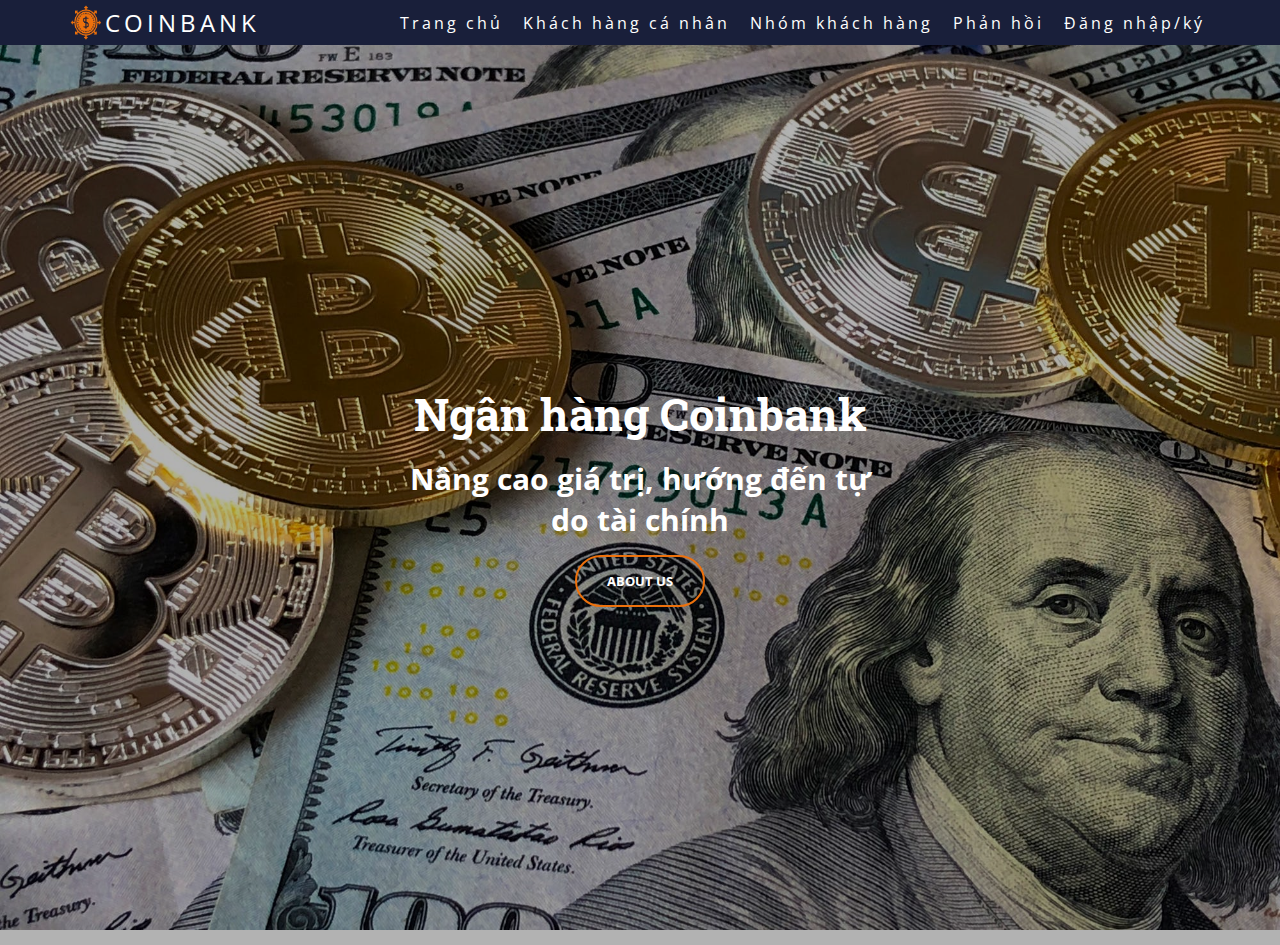
==== index.html @ 79f690df "First edit" ====
<!DOCTYPE html>
<html lang="en">
<head>
    <meta charset="UTF-8">
    <meta http-equiv="X-UA-Compatible" content="IE=edge">
    <meta http-equiv="refresh" content="1800">
    <meta name="description" content="Ngân hàng Coinbank">
    <meta name="keyword" content="Coinbank, coinbank, banking, coin, banking online">
    <meta name="viewport" content="width=device-width, initial-scale=1.0">
    <meta name="author" content="TDMT and LCTT">
    <link href="Logo/Icon_Logo.png" rel="shortcut icon" />
    <link rel="stylesheet" href="main.css">
    <link rel="stylesheet" href="https://cdnjs.cloudflare.com/ajax/libs/font-awesome/6.1.1/css/all.min.css">
    <script src="https://code.jquery.com/jquery-3.6.0.js"
    integrity="sha256-H+K7U5CnXl1h5ywQfKtSj8PCmoN9aaq30gDh27Xc0jk="
    crossorigin="anonymous"></script>
    <title>Coinbank</title>
</head>
<body>
    <script>
        $(document).ready(function(){
            $('#toggle').click(function(){
                $('.nav-list').slideToggle();
            });
        })
    </script>
    <header id="top">
        <nav id="header">
            <div class="logo">
                <img class="iconlogo" src="Logo/Icon_Logo.png" alt="Logo">
                <a class="logo" href="#">Coinbank </a>
            </div>
            <div id="toggle">
                <i class="fa-solid fa-bars"></i>
            </div>
            <ul class="nav-list">
                <li><a href="">Trang chủ</a></li>
                <li><a href="">Khách hàng cá nhân</a></li>
                <li><a href="">Nhóm khách hàng</a></li>
                <li><a href="">Phản hồi</a></li>
                <li><a href="">Đăng nhập/ký</a></li>
            </ul>
        </nav>
    </header>
    <section class="big-image">
        <div class="big-image-content">
            <h2>
                Ngân hàng Coinbank
            </h2>
            <p>
                Nâng cao giá trị, hướng đến tự do tài chính
            </p>
            <button class="big-image-content-btn btn">
                ABOUT US 
            </button>
        </div>
    </section>
    <section class="about">
        <div class="container">
            <div class="row">
                <div class="section-title">

                </div>
            </div>
            <div class="">

            </div>
        </div>
    </section>
</body>
</html>
---- main.css ----
@import url('https://fonts.googleapis.com/css2?family=Open+Sans&display=swap');
@import url('https://fonts.googleapis.com/css2?family=Open+Sans&family=Roboto+Slab:wght@600&display=swap');
:root{
    --main-color:#191F3A;
    --sub-color:#ed710c; 
    --text-color:#fff;
}
*{
    margin: 0;
    padding: 0;
    outline: none;
    box-sizing:border-box;
}
.btn{
    background-color: transparent;
    padding: 15px 30px;
    border: 2px solid var(--sub-color);
    border-radius: 50px;
    color:var(--text-color);
    cursor: pointer;
    transition: all 0.3 ease;
    font-family: 'Open Sans', sans-serif;
    font-weight:bold;
}
.btn:hover{
    background-color:var(--main-color);
}
ul{
    list-style: none;

}
a{
    text-decoration: none;
    color: var(--text-color);
    margin:auto;
    display: block;
}
main{
    height: 92vh;
}
.logo{
    font-size:24px;
    text-transform: uppercase;
    letter-spacing: 4px;
}
.logo > img {
  max-width: 100%;
  max-height: 100%;

}
nav#header{
    display: flex;
    justify-content: space-around;
    font-family: 'Open Sans', sans-serif;
    background: var(--main-color);
    height: auto;
   
}
.nav-list {
    list-style: none;
    display: flex;
}

.nav-list li{
    padding: 0;
    margin: 0;
}
.nav-list li a{
    letter-spacing: 3px;
    margin-left: 32px;
    text-align: center;
    padding: 11.5px 10px;
    margin: auto;
    
}
.nav-list li:hover a{
    background: var(--sub-color);
    transition: all 0.3s;
    width: auto;
}

#toggle{
    display: none;
    background: var(--sub-color);
    color: var(--text-color);
    text-align: right;
    padding: 10px 10px;
    font-size: 20px;
    cursor: pointer;
}
@media screen and (max-width: 768px){
    nav#header{
        flex-direction: column;
    }
    #toggle{
        display: block;
    }
    .nav-list{
        display: none;
    }
}
.logo{
    display:flex;
}
.iconlogo{
    width: 40px;
}
.big-image{
    display: flex;
    justify-content: center;
    align-items: center;
    width: 100vw;
    height: 100vh;
    position: relative;
    overflow: hidden;
}
.big-image::before{
    content:"";
    display:block;
    position:absolute;
    width: 100%;
    height: 100%;
    background-image: url(Picture/Dongtien.jpeg);
    background-position: center;
    background-repeat: no-repeat;
    background-attachment: fixed;
    background-size: cover;
    z-index: -2;
    animation: Inout 5s infinite;
}
@keyframes Inout{
    0%,100%{
        transform: scale(1);
    }
    50%{
        transform: scale(1.1);
    }
}
.big-image::after{
    content:"";
    display:block;
    position:absolute;
    width: 100%;
    height: 100%;
    background-color:black;
    opacity: 0.3;
    z-index: -2;

}
.big-image .big-image-content{
    text-align: center;
    max-width: 500px;
}
.big-image .big-image-content h2{
    font-size: 45px;
    color: var(--text-color);
    font-family: 'Roboto Slab', serif;
    
}
.big-image .big-image-content p{
    font-size: 30px;
    color: var(--text-color);
    font-weight:bold;
    margin: 15px 0;
    font-family: 'Open Sans', sans-serif;
}
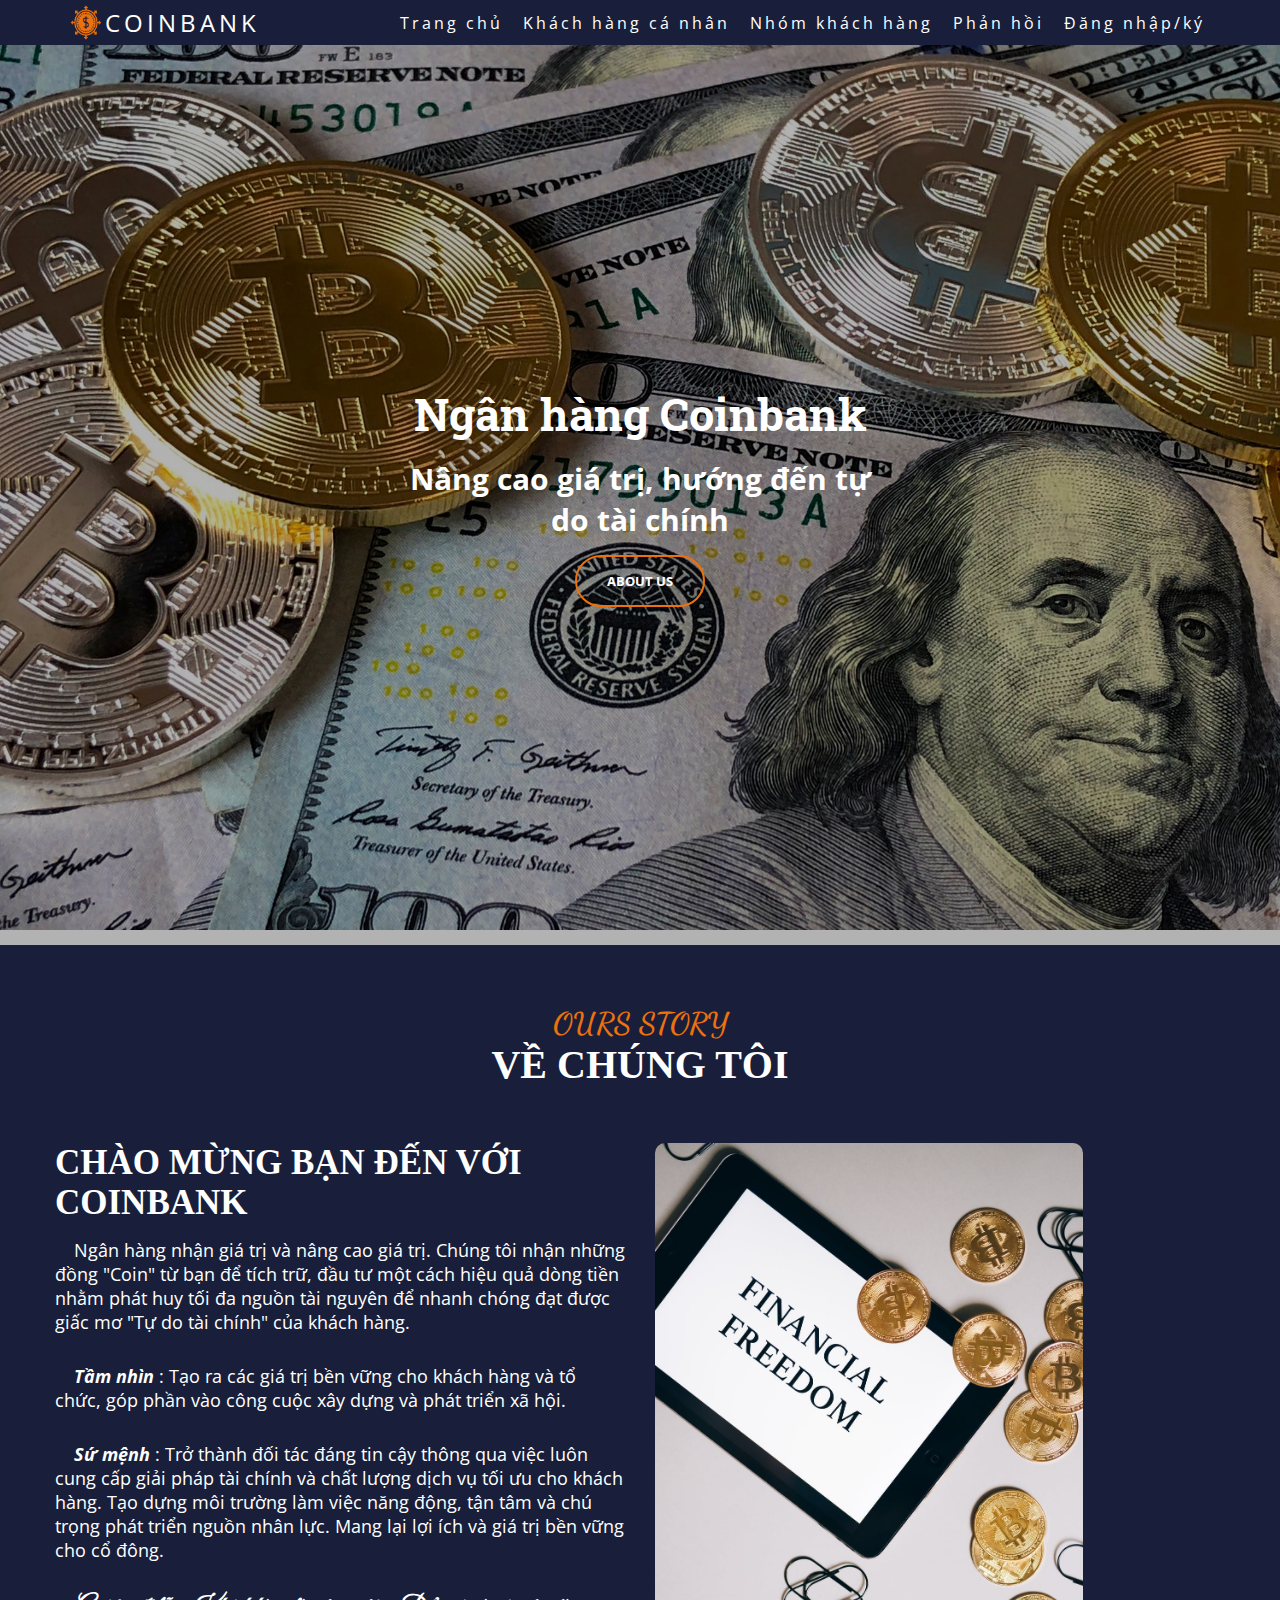
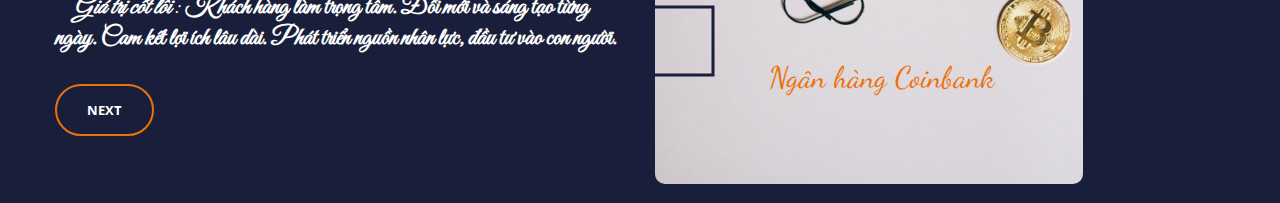
==== commit c14c1a8e: "second edit by TDMT" ====
--- a/index.html
+++ b/index.html
@@ -34,11 +34,11 @@
                 <i class="fa-solid fa-bars"></i>
             </div>
             <ul class="nav-list">
-                <li><a href="">Trang chủ</a></li>
-                <li><a href="">Khách hàng cá nhân</a></li>
-                <li><a href="">Nhóm khách hàng</a></li>
-                <li><a href="">Phản hồi</a></li>
-                <li><a href="">Đăng nhập/ký</a></li>
+                <li><a href="#">Trang chủ</a></li>
+                <li><a href="#">Khách hàng cá nhân</a></li>
+                <li><a href="#">Nhóm khách hàng</a></li>
+                <li><a href="#">Phản hồi</a></li>
+                <li><a href="#">Đăng nhập/ký</a></li>
             </ul>
         </nav>
     </header>
@@ -55,17 +55,32 @@
             </button>
         </div>
     </section>
-    <section class="about">
+    <section class="about .section-pading">
         <div class="container">
             <div class="row">
                 <div class="section-title">
-
+                    <h2 data-title="Ours story">Về chúng tôi</h2>
                 </div>
             </div>
-            <div class="">
-
+            <div class="row">
+               
+                    <div class="about-item">
+                        <h2>CHÀO MỪNG BẠN ĐẾN VỚI COINBANK</h2>
+                        <P>Ngân hàng nhận giá trị và nâng cao giá trị. Chúng tôi nhận những đồng "Coin" từ bạn để tích trữ, đầu tư một cách hiệu quả dòng tiền nhằm phát huy tối đa nguồn tài nguyên để nhanh chóng đạt được giấc mơ "Tự do tài chính" của khách hàng.</P>
+                        <p> <strong><em>Tầm nhìn</em></strong> : Tạo ra các giá trị bền vững cho khách hàng và tổ chức, góp phần vào công cuộc xây dựng và phát triển xã hội.</p>
+                        <p><strong><em>Sứ mệnh</em></strong> : Trở thành đối tác đáng tin cậy thông qua việc luôn cung cấp giải pháp tài chính và chất lượng dịch vụ tối ưu cho khách hàng. Tạo dựng môi trường làm việc năng động, tận tâm và chú trọng phát triển nguồn nhân lực. Mang lại lợi ích và giá trị bền vững cho cổ đông.</p>
+                        <p class="qt"><strong><em>Giá trị cốt lỗi</em></strong> : <strong>Khách hàng làm trọng tâm. Đổi mới và sáng tạo từng ngày. Cam kết lợi ích lâu dài. Phát triển nguồn nhân lực, đầu tư vào con người.</strong> </p>
+                        <button class="btn">NEXT</button>
+                    </div>
+                    <div class="about-item">
+                        <div class="about-item-img">
+                            <span>Ngân hàng Coinbank</span>
+                            <img src="Picture/Tudotaichinh.jpeg" alt="Tự do tài chính">
+                        </div>
+                    </div>
             </div>
         </div>
     </section>
 </body>
+ <script  src="/myscript.js"></script>
 </html>--- a/main.css
+++ b/main.css
@@ -1,5 +1,7 @@
+@import url('https://fonts.googleapis.com/css2?family=Dancing+Script:wght@500&family=Great+Vibes&family=Open+Sans&family=Roboto+Slab:wght@600&display=swap');
 @import url('https://fonts.googleapis.com/css2?family=Open+Sans&display=swap');
 @import url('https://fonts.googleapis.com/css2?family=Open+Sans&family=Roboto+Slab:wght@600&display=swap');
+@import url('https://fonts.googleapis.com/css2?family=Dancing+Script:wght@500&family=Great+Vibes&family=Open+Sans&family=Roboto+Slab:wght@600&display=swap');
 :root{
     --main-color:#191F3A;
     --sub-color:#ed710c; 
@@ -25,6 +27,9 @@
 .btn:hover{
     background-color:var(--main-color);
 }
+button.btn:hover{
+    background-color:var(--sub-color);
+}
 ul{
     list-style: none;
 
@@ -105,14 +110,15 @@
 .iconlogo{
     width: 40px;
 }
-.big-image{
+section.big-image{
     display: flex;
     justify-content: center;
     align-items: center;
-    width: 100vw;
+    width: 100%;
     height: 100vh;
     position: relative;
     overflow: hidden;
+    box-sizing:border-box;
 }
 .big-image::before{
     content:"";
@@ -163,4 +169,105 @@
     font-weight:bold;
     margin: 15px 0;
     font-family: 'Open Sans', sans-serif;
+}
+.container{
+    margin: auto;
+    max-width: 1200px;
+}
+.row{
+    display: flex;
+    flex-wrap: wrap;
+}
+.section-pading{
+    padding: 80px 0;
+}
+
+
+
+
+.about{
+    background-color: var(--main-color);
+}
+.about .about-item h2{
+    color: var(--text-color);
+    font-size: 35px;
+}
+.about .about-item p{
+    font-size: 18px;
+    margin: 15px 0 30px;
+    color: var(--text-color);
+    text-indent: 0.5cm;
+    font-family: 'Open Sans', sans-serif;
+}
+.about .about-item img{
+    width: 75%;
+    border-radius: 10px;
+    
+}
+div.about-item p.qt{
+    font-family: 'Great Vibes', cursive;
+    font-size: 25px;
+}
+about-item-img img{
+    max-width: 500px;
+    height: auto;
+}
+.section-title{
+    width: 100%;
+    text-align: center;
+    margin-bottom: 30px;
+}
+.section-title h2{
+    font-size: 40px;
+    padding-top: 60px;
+    padding-bottom: 10px;
+    color: var(--text-color);
+    text-transform: uppercase;
+
+}
+.section-title h2::before{
+    content: attr(data-title);
+    display: block;
+    color: var(--sub-color);
+    font-size: 30px;
+    font-family: 'Dancing Script', cursive;
+}
+.about-item{
+    width: calc(100%/2);
+    padding: 15px;
+}
+.about-item-img {
+    position: relative;
+}
+.about-item-img span{
+    position:absolute;
+    top: 80%;
+    left: 20%;
+    color: var(--sub-color);
+    font-family: 'Dancing Script';
+    font-weight: 300px;
+    font-size: 30px;
+}
+.about-item-img::before{
+    content: "";
+    display:block;
+    width: 65px;
+    height: 65px;
+    border: 3px solid var(--main-color);
+    position: absolute;
+    top: calc(85% - 50px);
+    left: calc(13% - 50px);
+    /* top: 75%;
+    left: 20%; */
+    transform: translate(-50%,-50%);
+    animation: xoayVong 5s infinite;
+}
+@keyframes xoayVong {
+    0% {
+        transform: rotate(0deg);
+
+    }
+    100%{
+        transform: rotate(360deg);
+    }
 }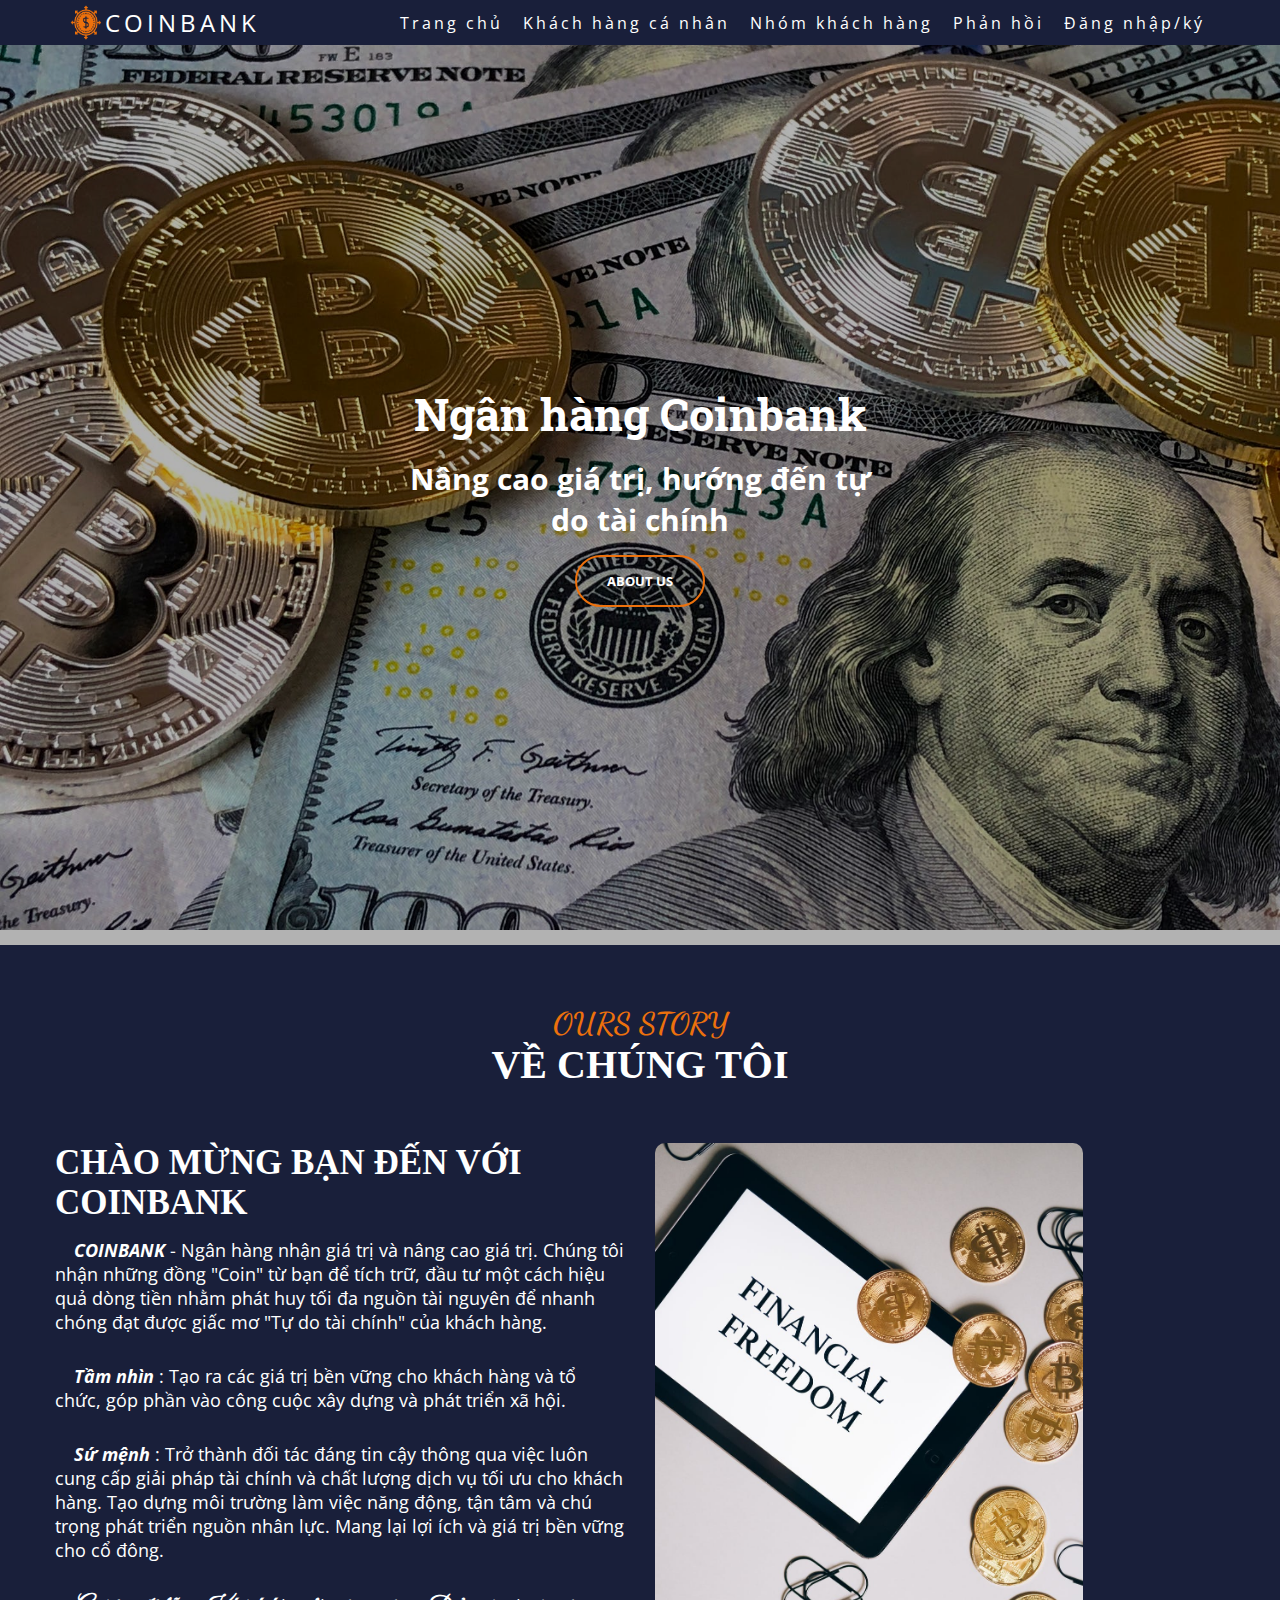
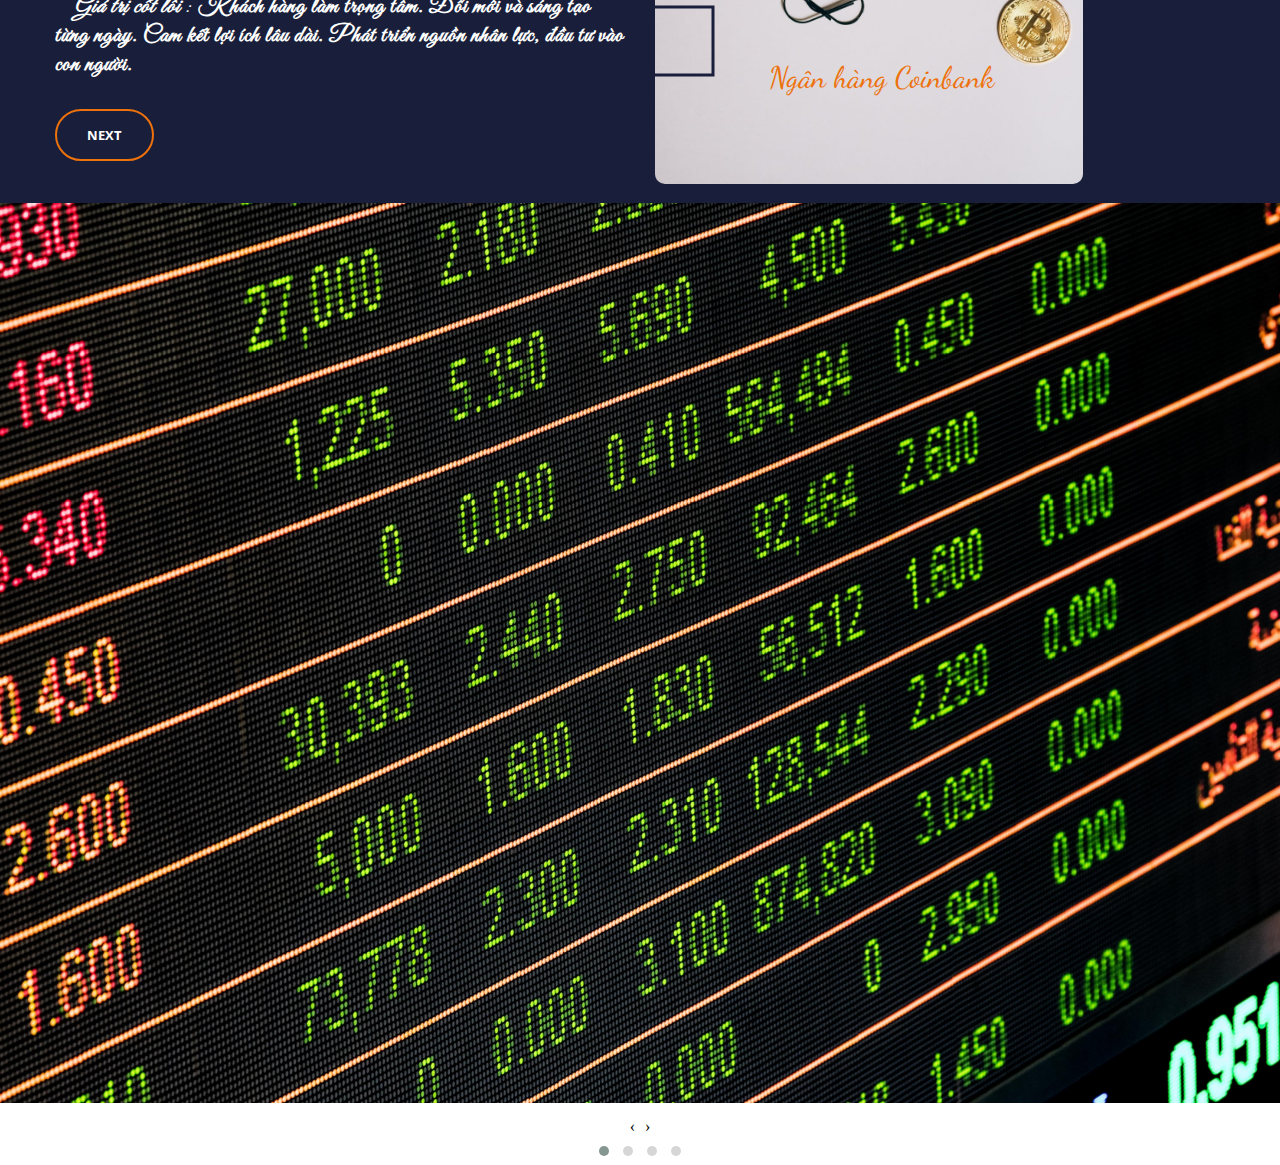
==== commit 85ff6529: "third edit by TDMT" ====
--- a/index.html
+++ b/index.html
@@ -14,6 +14,8 @@
     <script src="https://code.jquery.com/jquery-3.6.0.js"
     integrity="sha256-H+K7U5CnXl1h5ywQfKtSj8PCmoN9aaq30gDh27Xc0jk="
     crossorigin="anonymous"></script>
+    <link rel="stylesheet" href="/OwlCarousel2-2.3.4/dist/assets/owl.carousel.min.css">
+    <link rel="stylesheet" href="/OwlCarousel2-2.3.4/dist/assets/owl.theme.default.min.css">
     <title>Coinbank</title>
 </head>
 <body>
@@ -66,7 +68,7 @@
                
                     <div class="about-item">
                         <h2>CHÀO MỪNG BẠN ĐẾN VỚI COINBANK</h2>
-                        <P>Ngân hàng nhận giá trị và nâng cao giá trị. Chúng tôi nhận những đồng "Coin" từ bạn để tích trữ, đầu tư một cách hiệu quả dòng tiền nhằm phát huy tối đa nguồn tài nguyên để nhanh chóng đạt được giấc mơ "Tự do tài chính" của khách hàng.</P>
+                        <P><strong><em>COINBANK</em></strong> - Ngân hàng nhận giá trị và nâng cao giá trị. Chúng tôi nhận những đồng "Coin" từ bạn để tích trữ, đầu tư một cách hiệu quả dòng tiền nhằm phát huy tối đa nguồn tài nguyên để nhanh chóng đạt được giấc mơ "Tự do tài chính" của khách hàng.</P>
                         <p> <strong><em>Tầm nhìn</em></strong> : Tạo ra các giá trị bền vững cho khách hàng và tổ chức, góp phần vào công cuộc xây dựng và phát triển xã hội.</p>
                         <p><strong><em>Sứ mệnh</em></strong> : Trở thành đối tác đáng tin cậy thông qua việc luôn cung cấp giải pháp tài chính và chất lượng dịch vụ tối ưu cho khách hàng. Tạo dựng môi trường làm việc năng động, tận tâm và chú trọng phát triển nguồn nhân lực. Mang lại lợi ích và giá trị bền vững cho cổ đông.</p>
                         <p class="qt"><strong><em>Giá trị cốt lỗi</em></strong> : <strong>Khách hàng làm trọng tâm. Đổi mới và sáng tạo từng ngày. Cam kết lợi ích lâu dài. Phát triển nguồn nhân lực, đầu tư vào con người.</strong> </p>
@@ -81,6 +83,25 @@
             </div>
         </div>
     </section>
+    <section class="slider owl-carousel owl-theme">
+        <div class="slider-item slider-item-one">
+
+        </div>
+        <div class="slider-item slider-item-two">
+            
+        </div>
+        <div class="slider-item slider-item-three">
+            
+        </div>
+        <div class="slider-item slider-item-four">
+            
+        </div>
+
+
+    </section>
+    <script src="https://cdnjs.cloudflare.com/ajax/libs/jquery/3.6.0/jquery.min.js"></script> 
+    <script src="/OwlCarousel2-2.3.4/dist/owl.carousel.min.js"></script>
+    
 </body>
  <script  src="/myscript.js"></script>
 </html>--- a/main.css
+++ b/main.css
@@ -1,6 +1,7 @@
 @import url('https://fonts.googleapis.com/css2?family=Dancing+Script:wght@500&family=Great+Vibes&family=Open+Sans&family=Roboto+Slab:wght@600&display=swap');
 @import url('https://fonts.googleapis.com/css2?family=Open+Sans&display=swap');
 @import url('https://fonts.googleapis.com/css2?family=Open+Sans&family=Roboto+Slab:wght@600&display=swap');
+@import url('https://fonts.googleapis.com/css2?family=Dancing+Script:wght@500&family=Great+Vibes&family=Open+Sans&family=Roboto+Slab:wght@600&display=swap');
 @import url('https://fonts.googleapis.com/css2?family=Dancing+Script:wght@500&family=Great+Vibes&family=Open+Sans&family=Roboto+Slab:wght@600&display=swap');
 :root{
     --main-color:#191F3A;
@@ -206,7 +207,8 @@
 }
 div.about-item p.qt{
     font-family: 'Great Vibes', cursive;
-    font-size: 25px;
+    letter-spacing: 1px;
+    font-size: 23px;
 }
 about-item-img img{
     max-width: 500px;
@@ -270,4 +272,32 @@
     100%{
         transform: rotate(360deg);
     }
+}
+.slider-item{
+    width: 100vw;
+    height: 100vh;
+}
+.slider-item-one{
+    background-image: url(/Picture/Bangtigia.jpg);
+    background-position: center;
+    background-repeat: no-repeat;
+    background-size: cover;
+}
+.slider-item-two{
+    background-image: url(/Picture/dolar2.jpg);
+    background-position: center;
+    background-repeat: no-repeat;
+    background-size: cover;
+}
+.slider-item-three{
+    background-image: url(/Picture/Reditcard2.jpg);
+    background-position: center;
+    background-repeat: no-repeat;
+    background-size: cover;
+}
+.slider-item-four{
+    background-image: url(/Picture/Tiengiay.jpg);
+    background-position: center;
+    background-repeat: no-repeat;
+    background-size: cover;
 }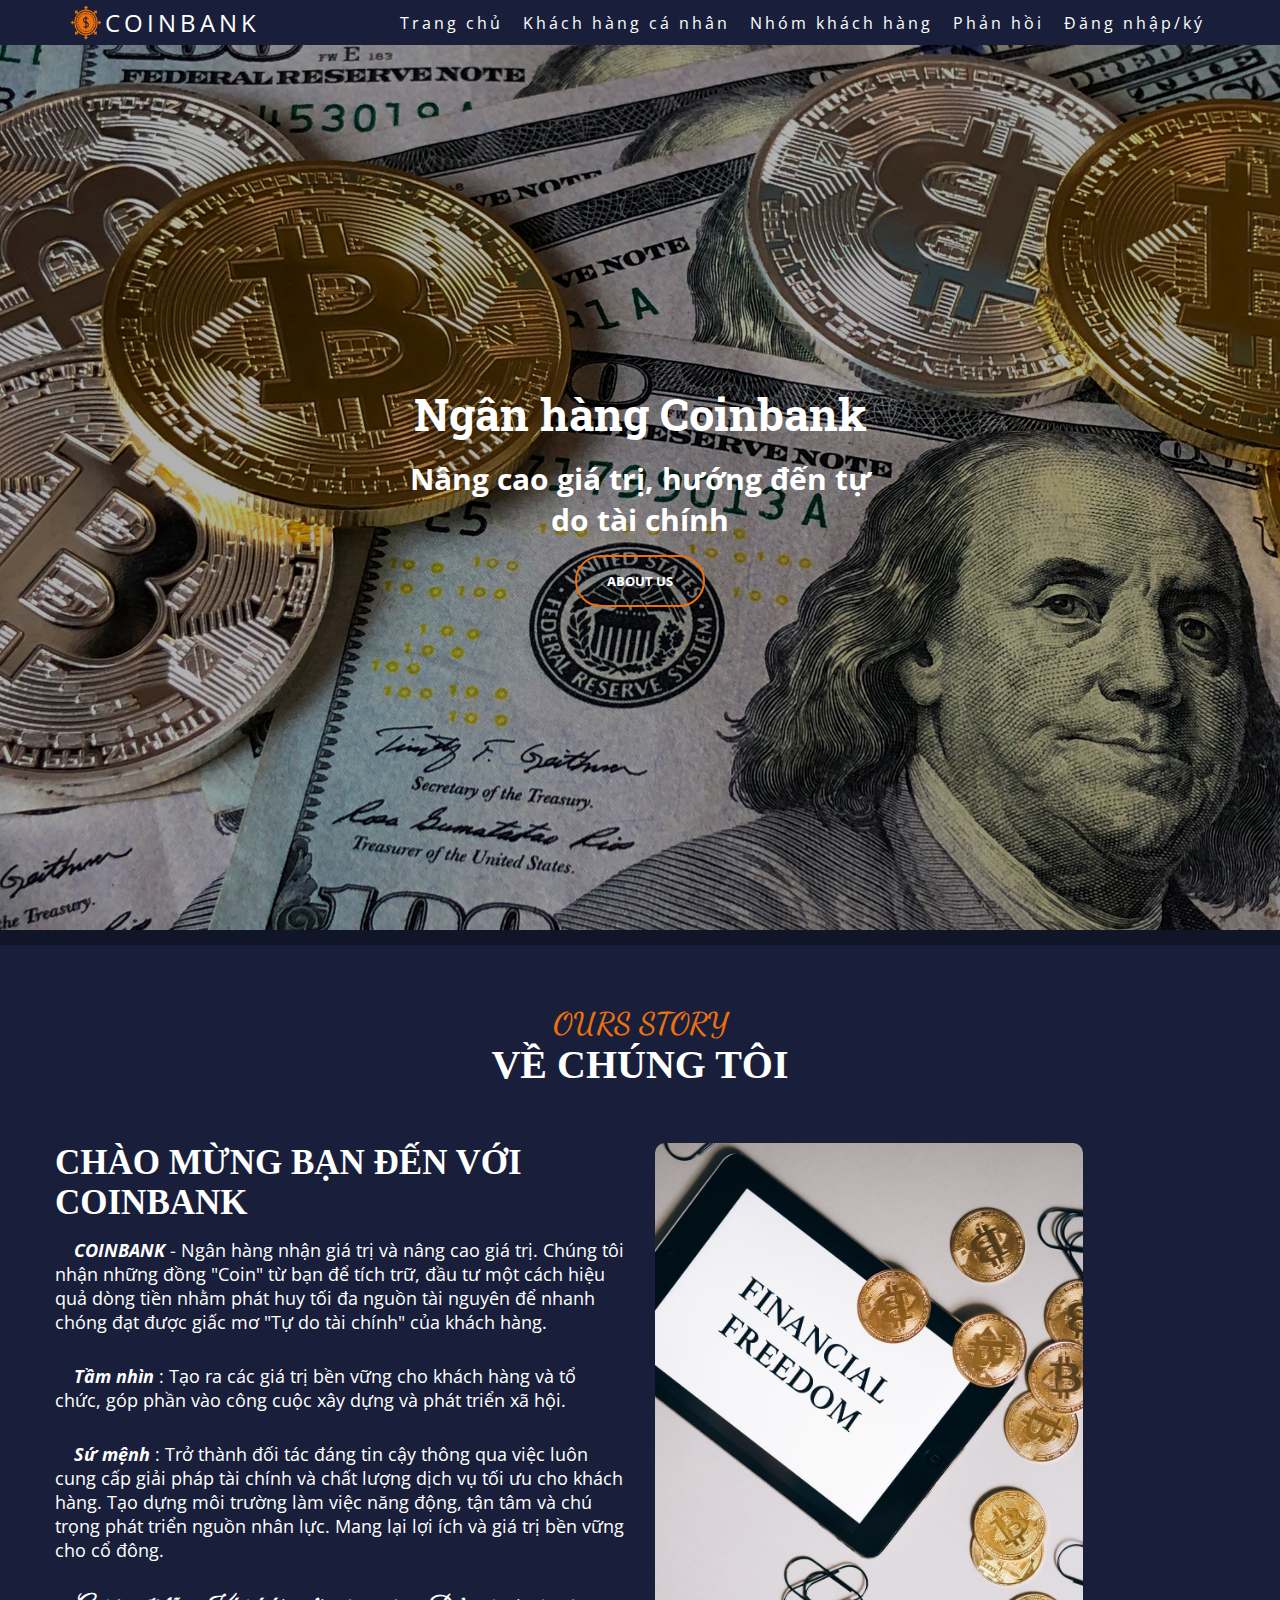
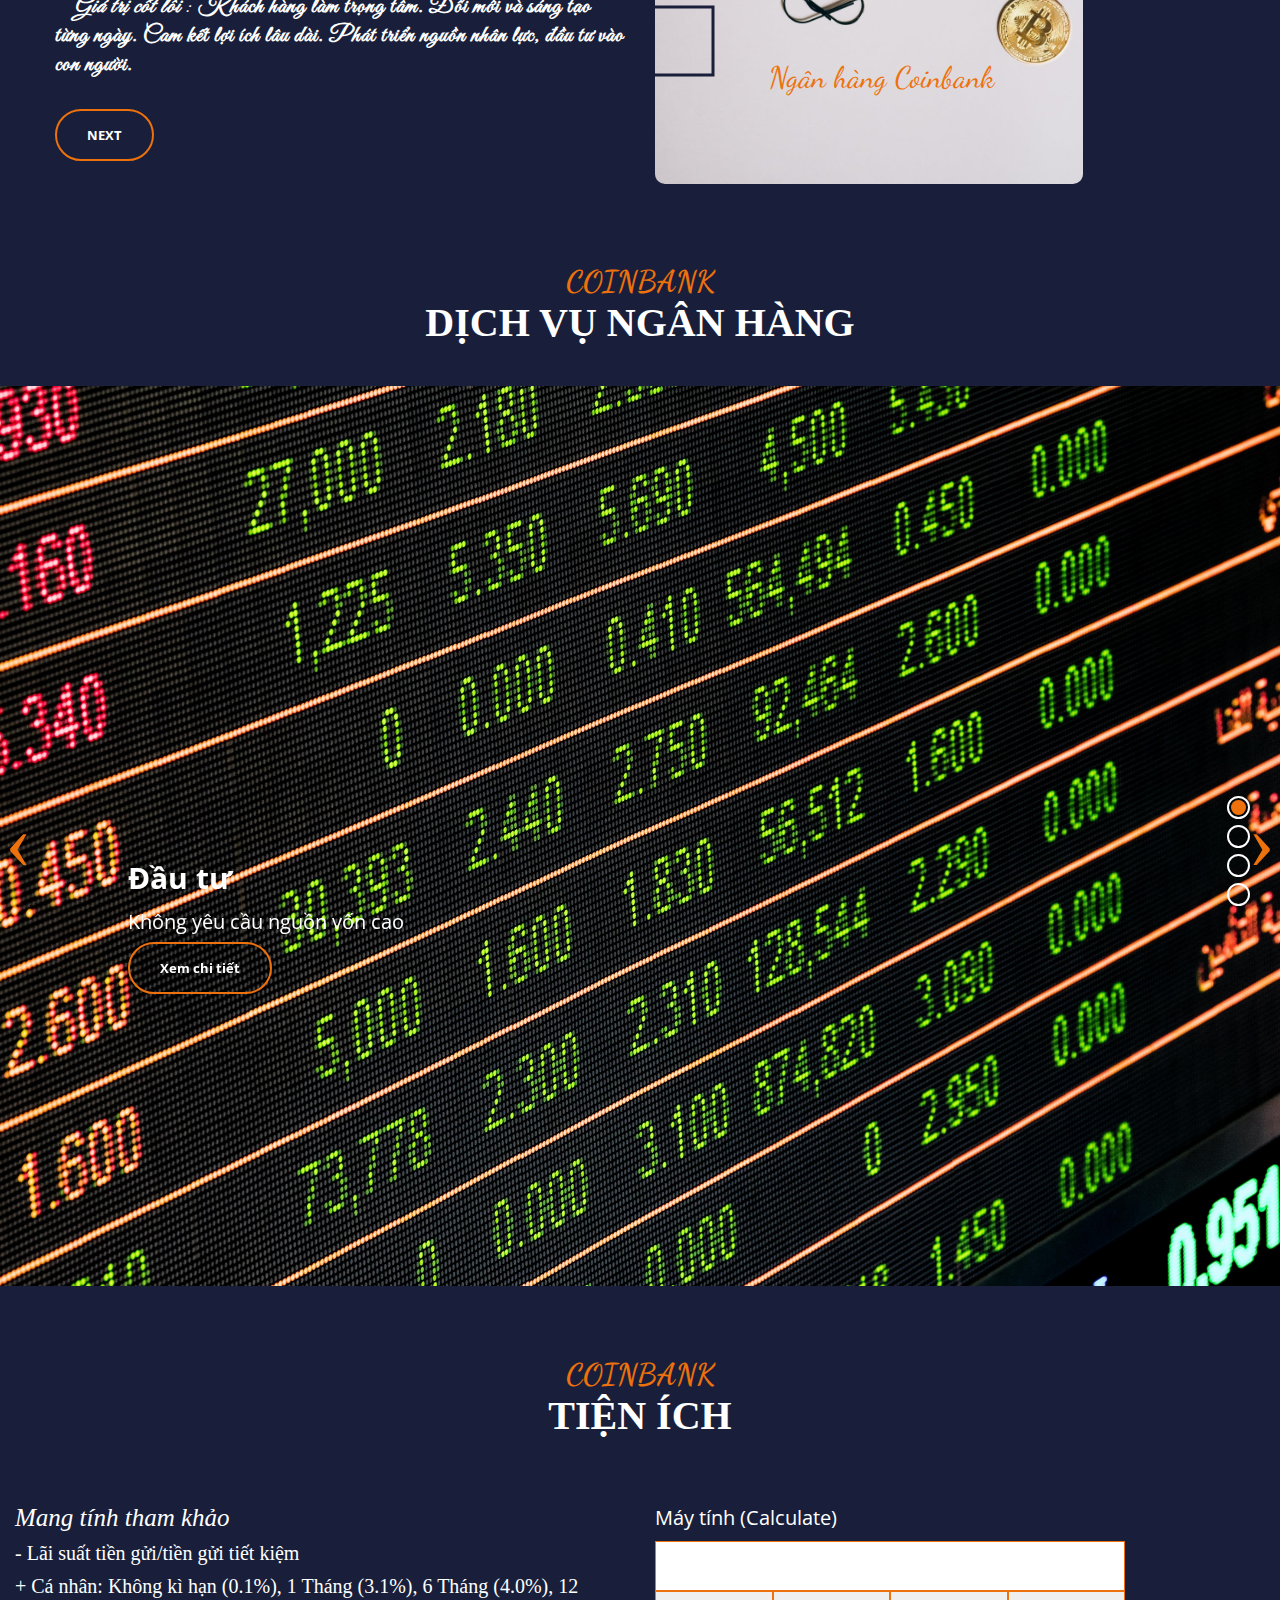
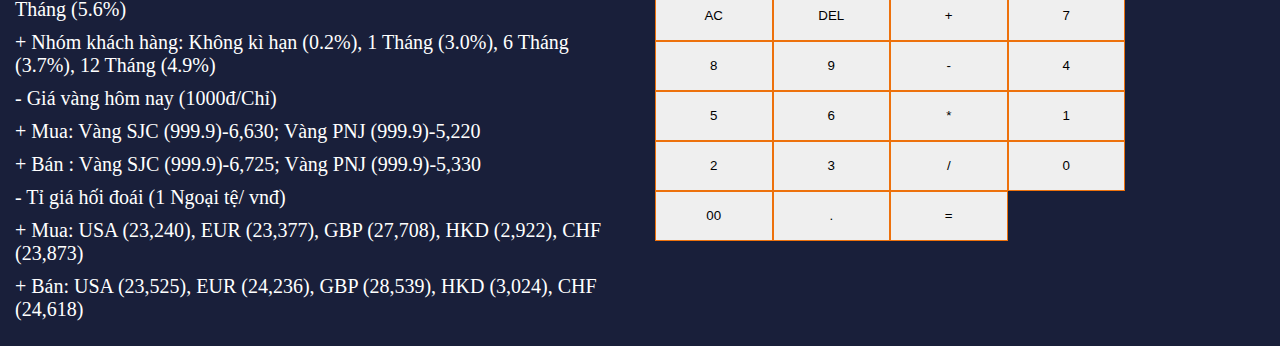
==== commit e3c917d2: "website builder" ====
--- a/index.html
+++ b/index.html
@@ -65,7 +65,6 @@
                 </div>
             </div>
             <div class="row">
-               
                     <div class="about-item">
                         <h2>CHÀO MỪNG BẠN ĐẾN VỚI COINBANK</h2>
                         <P><strong><em>COINBANK</em></strong> - Ngân hàng nhận giá trị và nâng cao giá trị. Chúng tôi nhận những đồng "Coin" từ bạn để tích trữ, đầu tư một cách hiệu quả dòng tiền nhằm phát huy tối đa nguồn tài nguyên để nhanh chóng đạt được giấc mơ "Tự do tài chính" của khách hàng.</P>
@@ -83,22 +82,92 @@
             </div>
         </div>
     </section>
-    <section class="slider owl-carousel owl-theme">
-        <div class="slider-item slider-item-one">
-
+    <section class="dichvu">
+        <div class="row two">
+            <div class="section-title">
+                <h2 data-title="COINBANK">Dịch vụ ngân hàng</h2>
+            </div>
         </div>
-        <div class="slider-item slider-item-two">
-            
+        <section class="slider owl-carousel owl-theme">
+            <div class="slider-item slider-item-one">
+                <div class="wrapper">
+                    <p><span style="font-weight: bold;">Đầu tư</span></p>
+                    <p>Không yêu cầu nguồn vốn cao</p>
+                    <p><button class="btn">Xem chi tiết</button></p>
+                </div>
+            </div>
+            <div class="slider-item slider-item-two">
+                <div class="wrapper">
+                    <p><span style="font-weight: bold;">Gửi tiết kiệm</span></p>
+                    <p>Lãi xuất bình ổn</p>
+                    <p><button class="btn">Xem chi tiết</button></p>
+                </div>
+            </div>
+            <div class="slider-item slider-item-three">
+                <div class="wrapper">
+                    <p><span style="font-weight: bold;">Mở thẻ</span></p>
+                    <p>Không mất nhiều chi phí duy trì thẻ</p>
+                    <p><button class="btn">Xem chi tiết</button></p>
+                </div>
+            </div>
+            <div class="slider-item slider-item-four">
+                <div class="wrapper">
+                    <p><span style="font-weight: bold;">Tỉ giá hối đoái</span></p>
+                    <p>Cập nhật nhanh chóng</p>
+                    <p><button class="btn">Xem chi tiết</button></p>
+                </div>
+            </div>
+        </section>
+    </section>
+    <div id="calculate">
+        <div class="row">
+            <div class="section-title">
+                <h2 data-title="COINBANK">Tiện ích</h2>
+            </div>
         </div>
-        <div class="slider-item slider-item-three">
-            
-        </div>
-        <div class="slider-item slider-item-four">
-            
-        </div>
-
-
-    </section>
+        <section class="calculate">
+            <div class="about-item">
+                <p style="font-size:25px;"><em>Mang tính tham khảo </em></p>
+                <p>- Lãi suất tiền gửi/tiền gửi tiết kiệm</p>
+                <p>+ Cá nhân: Không kì hạn (0.1%), 1 Tháng (3.1%), 6 Tháng (4.0%), 12 Tháng (5.6%) </p>
+                <p>+ Nhóm khách hàng: Không kì hạn (0.2%), 1 Tháng (3.0%), 6 Tháng (3.7%), 12 Tháng (4.9%) </p>
+                <p>- Giá vàng hôm nay (1000đ/Chỉ) </p>
+                <p>+ Mua: Vàng SJC (999.9)-6,630; Vàng PNJ (999.9)-5,220 </p>
+                <p>+ Bán : Vàng SJC (999.9)-6,725; Vàng PNJ (999.9)-5,330 </p>
+                <p>- Tỉ giá hối đoái (1 Ngoại tệ/ vnđ) </p>
+                <p>+ Mua: USA (23,240), EUR (23,377), GBP (27,708), HKD (2,922), CHF (23,873)</p>
+                <p>+ Bán: USA (23,525), EUR (24,236), GBP (28,539), HKD (3,024), CHF (24,618)</p>
+            </div>
+            <div class="container-cal about-item">
+                <p>Máy tính (Calculate)</p>
+                <div class="screen">
+                    <span class="overlay"></span>
+                    <span class="input"></span>
+                </div>
+                <div class="keyboard">
+                    <button class="itm itm1">AC</button>
+                    <button class="itm itm2">DEL</button>
+                    <button class="itm itm3">+</button>
+                    <button class="itm itm4">7</button>
+                    <button class="itm itm5">8</button>
+                    <button class="itm itm6">9</button>
+                    <button class="itm itm7">-</button>
+                    <button class="itm itm8">4</button>
+                    <button class="itm itm9">5</button>
+                    <button class="itm itm10">6</button>
+                    <button class="itm itm11">*</button>
+                    <button class="itm itm12">1</button>
+                    <button class="itm itm13">2</button>
+                    <button class="itm itm14">3</button>
+                    <button class="itm itm15">/</button>
+                    <button class="itm itm16">0</button>
+                    <button class="itm itm17">00</button>
+                    <button class="itm itm18">.</button>
+                    <button class="itm itm19">=</button>
+                </div>
+            </div>
+        </section>
+    </div>
     <script src="https://cdnjs.cloudflare.com/ajax/libs/jquery/3.6.0/jquery.min.js"></script> 
     <script src="/OwlCarousel2-2.3.4/dist/owl.carousel.min.js"></script>
     
--- a/main.css
+++ b/main.css
@@ -13,6 +13,9 @@
     padding: 0;
     outline: none;
     box-sizing:border-box;
+}
+body{
+    background: var(--main-color);
 }
 .btn{
     background-color: transparent;
@@ -300,4 +303,121 @@
     background-position: center;
     background-repeat: no-repeat;
     background-size: cover;
+}
+
+
+/* Owlcarousel */
+.owl-prev{
+    position:absolute;
+    left: 0;
+    top: 50%;
+    transform: translateY(-50%);
+    font-size: 80px!important;
+    color: var(--sub-color)!important;
+}
+.owl-next{
+    position:absolute;
+    right: 0;
+    top: 50%;
+    transform: translateY(-50%);
+    font-size: 80px!important;
+    color: var(--sub-color)!important;
+}
+.owl-prev,.owl-next:hover{
+    background: none!important;
+}
+.owl-dots{
+    position: absolute;
+    display: flex;
+    flex-direction: column;
+    top: 52%;
+    right: 30px;
+    transform: translateY(-50%);
+}
+.owl-dot span{
+    width: 15px!important;
+    height: 15px!important;
+    margin: 0px !important;
+    background-color: transparent!important;
+}
+.owl-dot{
+    width: 23px;
+    height: 23px;
+    border: 2px solid var(--text-color)!important;
+    border-radius: 50%;
+    display: flex!important;
+    align-items: center;
+    justify-content: center;
+    text-align: center;
+    margin-bottom: 6px!important;
+}
+.owl-dot.active span{
+    background-color: var(--sub-color)!important;
+}
+/*-----------------Slider-content----------- */
+.slider-item{
+    display: flex;
+    align-items: center;
+}
+div.wrapper {
+    max-width: 1200px;
+    width: 100%;
+    margin: auto;
+    font-size: 20px;
+    position: relative;
+    color: var(--text-color);
+    position:absolute;
+    top: 60%;
+    left: 10%;
+    line-height: 40px;
+    transform: translateY(-50%);
+    font-family: 'Open Sans', sans-serif;
+}
+div.wrapper span{
+    font-size: 30px;
+    font-family: 'Open Sans', sans-serif;
+}
+div.two{
+    background: var(--main-color)
+}
+div.container-cal{
+    margin: 0;
+    width: 500px;
+
+}
+.screen{
+    background-color: var(--text-color);
+    width: 100%;
+    height: 50px;
+    position: relative;
+    border: 0.1px solid var(--sub-color);
+}
+.keyboard{
+    width: 100%;
+    display: grid;
+    grid-template-columns: 1fr 1fr 1fr 1fr;
+
+}
+.itm{
+    height: 50px;
+    outline: none;
+    border: 0.1px solid var(--sub-color);
+}
+/* .container-cal{
+    background: var(--main-color);
+    width: 100%;
+} */
+section.calculate{
+    display: flex;
+}
+#calculate .container-cal p{
+    color: var(--text-color);
+    font-family: 'Open Sans', sans-serif;
+    font-size: 20px;
+}
+#calculate .calculate .about-item p{
+    color: var(--text-color);
+    /* font-family: 'Open Sans', sans-serif; */
+    font-size: 20px;
+    margin: 10px 0 ;
 }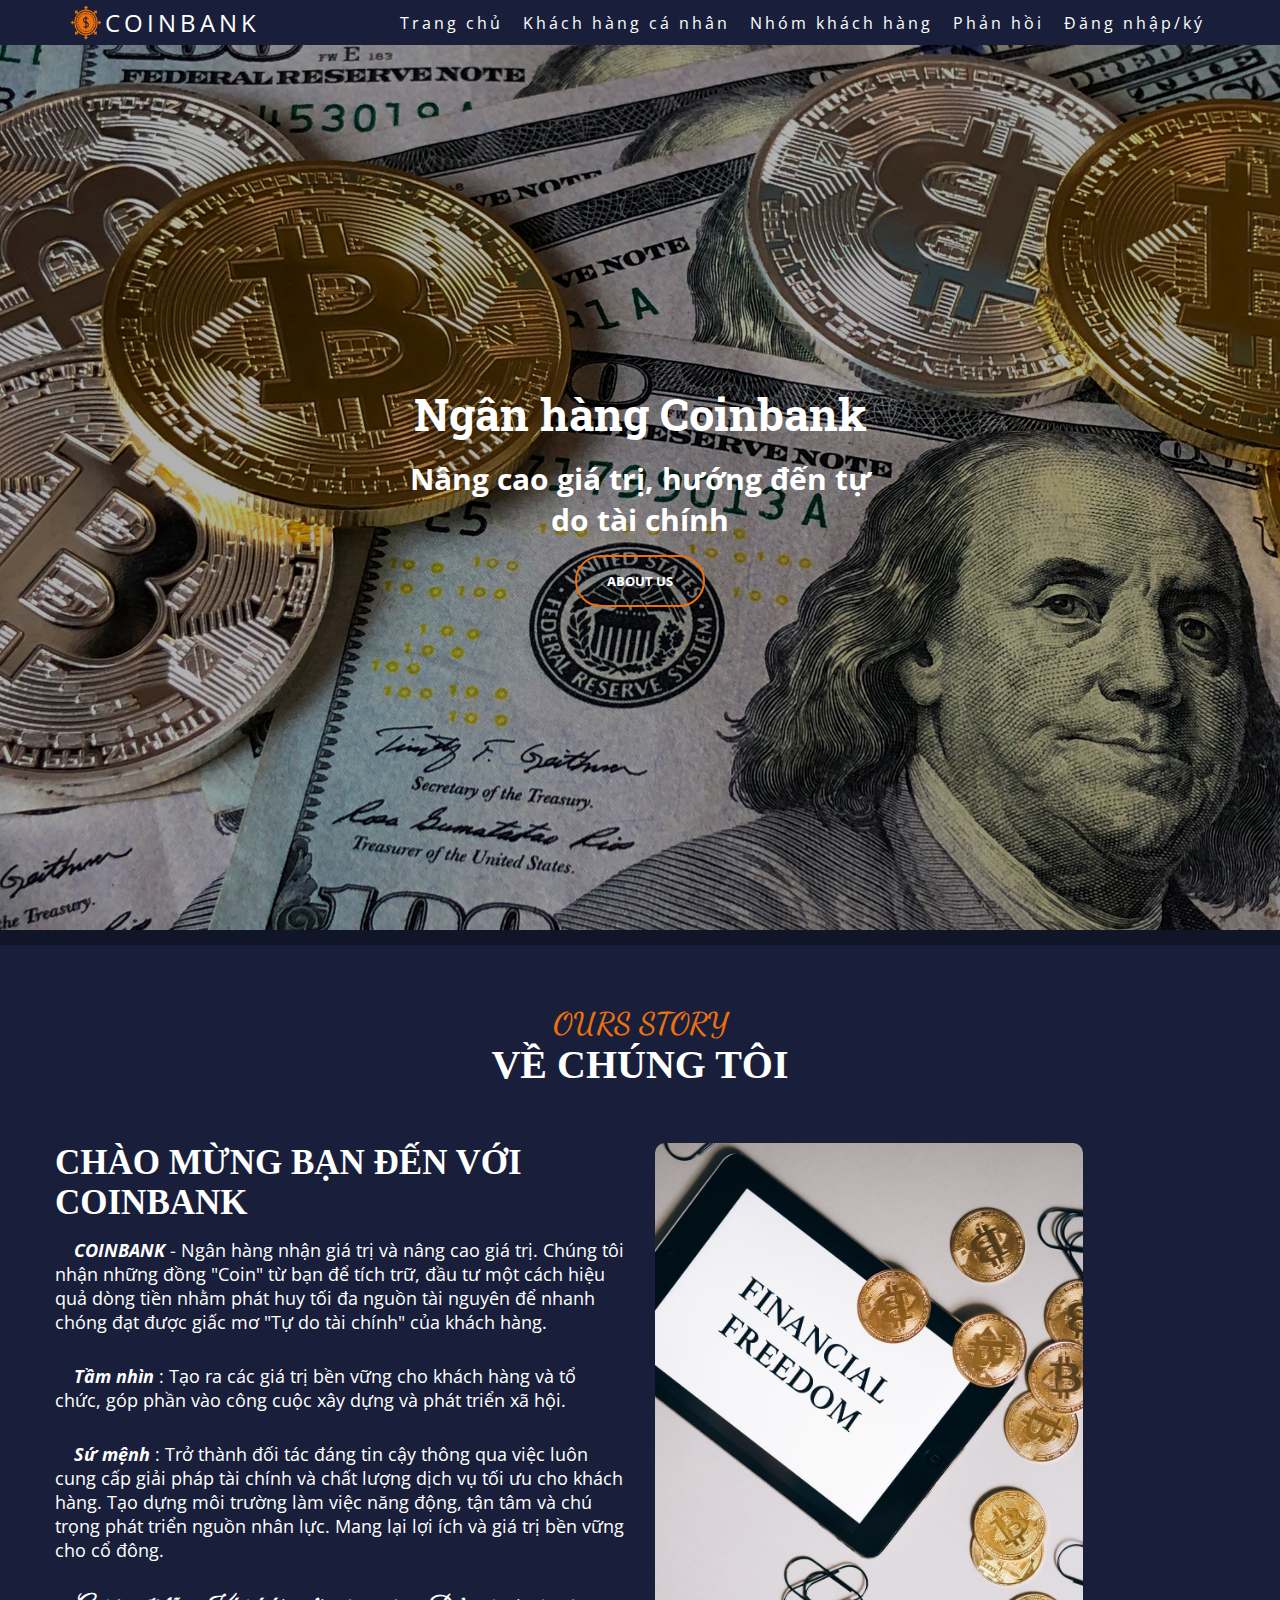
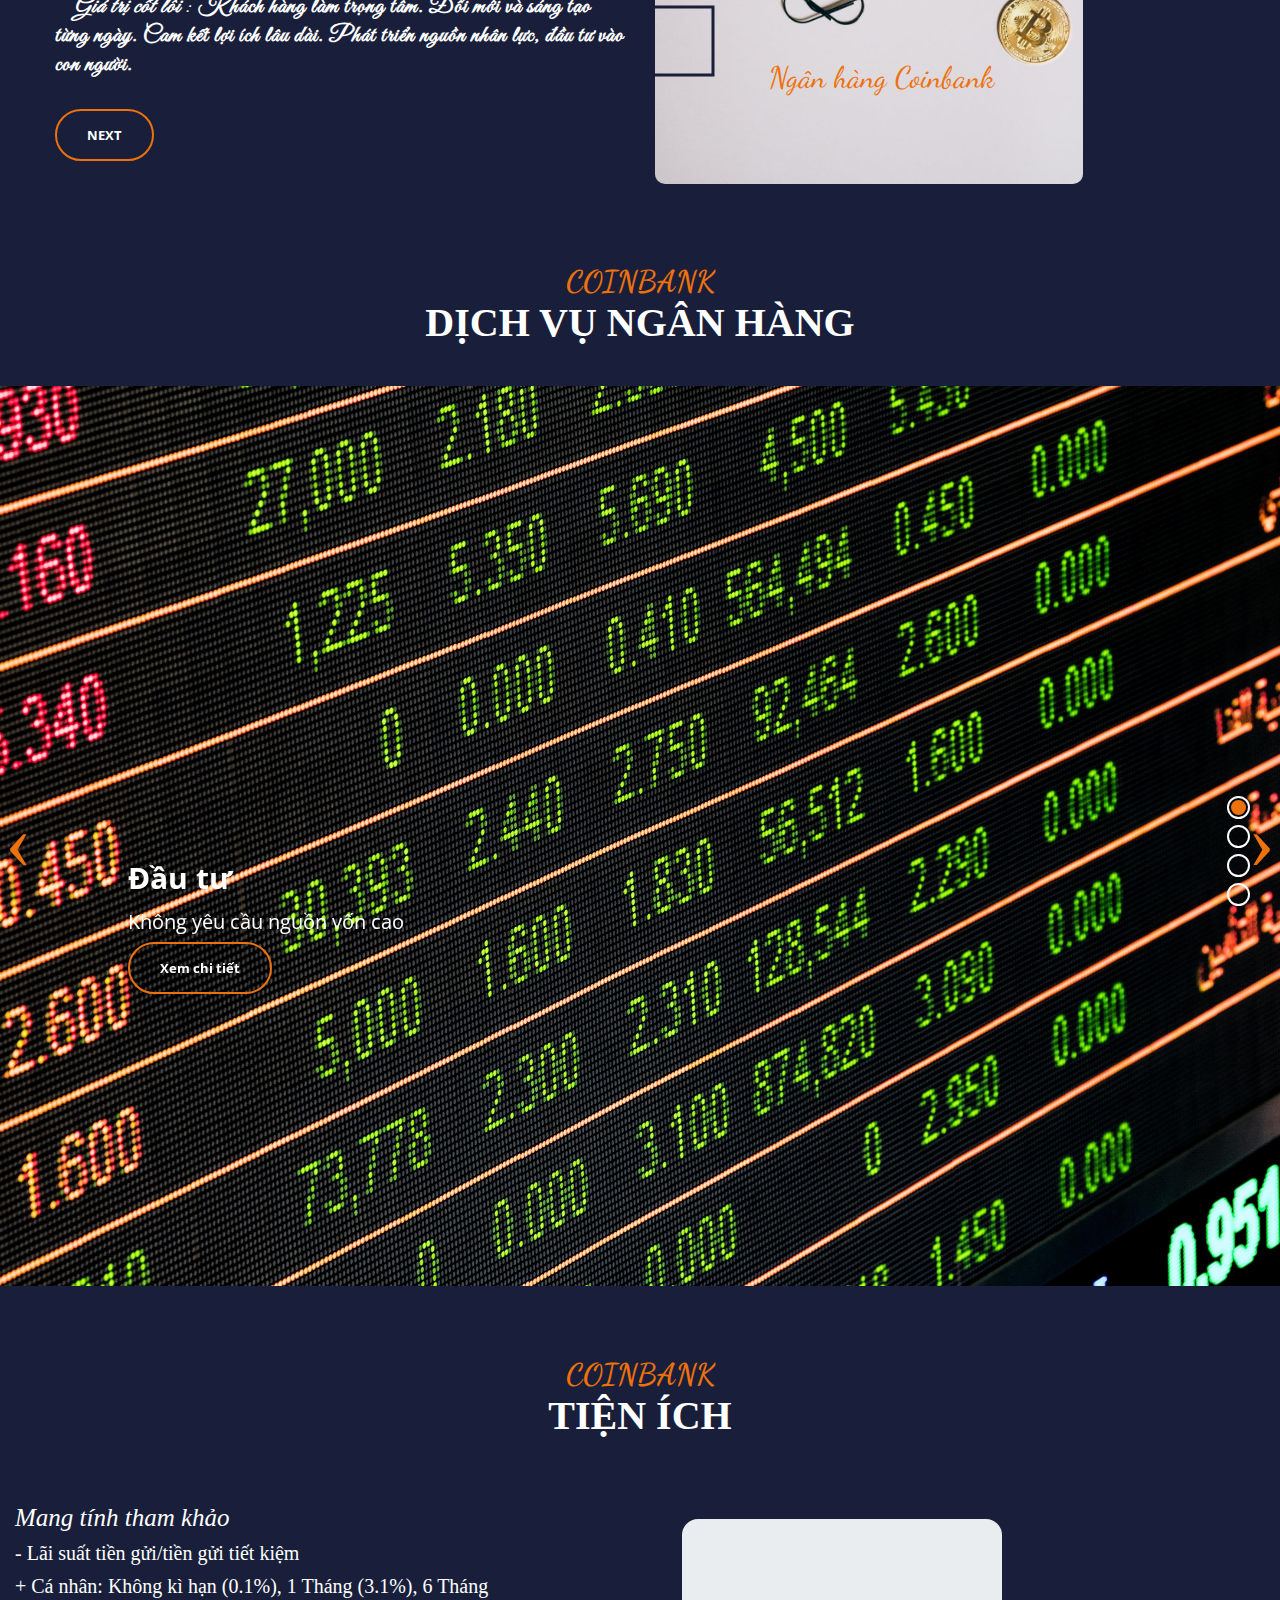
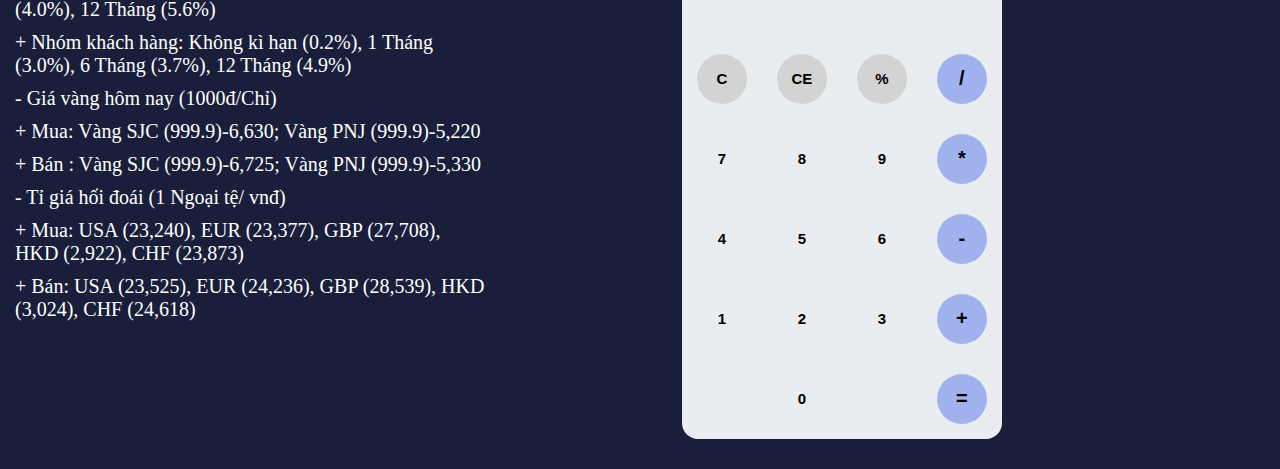
==== commit 4aeb5d9f: "edit calculator" ====
--- a/index.html
+++ b/index.html
@@ -138,39 +138,53 @@
                 <p>+ Mua: USA (23,240), EUR (23,377), GBP (27,708), HKD (2,922), CHF (23,873)</p>
                 <p>+ Bán: USA (23,525), EUR (24,236), GBP (28,539), HKD (3,024), CHF (24,618)</p>
             </div>
-            <div class="container-cal about-item">
-                <p>Máy tính (Calculate)</p>
-                <div class="screen">
-                    <span class="overlay"></span>
-                    <span class="input"></span>
-                </div>
-                <div class="keyboard">
-                    <button class="itm itm1">AC</button>
-                    <button class="itm itm2">DEL</button>
-                    <button class="itm itm3">+</button>
-                    <button class="itm itm4">7</button>
-                    <button class="itm itm5">8</button>
-                    <button class="itm itm6">9</button>
-                    <button class="itm itm7">-</button>
-                    <button class="itm itm8">4</button>
-                    <button class="itm itm9">5</button>
-                    <button class="itm itm10">6</button>
-                    <button class="itm itm11">*</button>
-                    <button class="itm itm12">1</button>
-                    <button class="itm itm13">2</button>
-                    <button class="itm itm14">3</button>
-                    <button class="itm itm15">/</button>
-                    <button class="itm itm16">0</button>
-                    <button class="itm itm17">00</button>
-                    <button class="itm itm18">.</button>
-                    <button class="itm itm19">=</button>
+            
+            <div id="container">
+                <div class="calculator">
+                        <div class="result">
+                            <div class="history">
+                                <p id="history-value"></p>
+                            </div>
+                            <div class="output">
+                                <p id="output-value"></p>
+                            </div>
+                        </div>
+                        <div class="keyboard">
+                            <button class="operation" id="clear">C</button>
+                            <button class="operation" id="backspace">CE</button>
+                            <button class="operation" id="%">%</button>
+                            <button class="operation" id="/">/</button>
+
+                            <button class="number" id="7">7</button>
+                            <button class="number" id="8">8</button>
+                            <button class="number" id="9">9</button>
+                            <button class="operation" id="*">*</button>
+
+                            <button class="number" id="4">4</button>
+                            <button class="number" id="5">5</button>
+                            <button class="number" id="6">6</button>
+                            <button class="operation" id="-">-</button>
+
+                            <button class="number" id="1">1</button>
+                            <button class="number" id="2">2</button>
+                            <button class="number" id="3">3</button>
+                            <button class="operation" id="+">+</button>
+
+                            <button class="empty" id="empty"></button>
+                            <button class="number" id="0">0</button>
+                            <button class="empty" id="empty"></button>
+                            <button class="operation" id="=">=</button>
+
+                        </div>
                 </div>
             </div>
+            
+            
         </section>
     </div>
+    
     <script src="https://cdnjs.cloudflare.com/ajax/libs/jquery/3.6.0/jquery.min.js"></script> 
     <script src="/OwlCarousel2-2.3.4/dist/owl.carousel.min.js"></script>
-    
 </body>
- <script  src="/myscript.js"></script>
+<script  src="/myscript.js"></script>
 </html>--- a/main.css
+++ b/main.css
@@ -380,11 +380,11 @@
 div.two{
     background: var(--main-color)
 }
-div.container-cal{
+/* div.container-cal{
     margin: 0;
     width: 500px;
 
-}
+} */
 .screen{
     background-color: var(--text-color);
     width: 100%;
@@ -392,17 +392,17 @@
     position: relative;
     border: 0.1px solid var(--sub-color);
 }
-.keyboard{
+/* .keyboard{
     width: 100%;
     display: grid;
     grid-template-columns: 1fr 1fr 1fr 1fr;
 
-}
-.itm{
+} */
+/* .itm{
     height: 50px;
     outline: none;
     border: 0.1px solid var(--sub-color);
-}
+} */
 /* .container-cal{
     background: var(--main-color);
     width: 100%;
@@ -410,14 +410,107 @@
 section.calculate{
     display: flex;
 }
-#calculate .container-cal p{
-    color: var(--text-color);
-    font-family: 'Open Sans', sans-serif;
-    font-size: 20px;
-}
+/* #calculate .container-cal p{
+    color: var(--text-color);
+    font-family: 'Open Sans', sans-serif;
+    font-size: 20px;
+} */
 #calculate .calculate .about-item p{
     color: var(--text-color);
     /* font-family: 'Open Sans', sans-serif; */
     font-size: 20px;
     margin: 10px 0 ;
-}+}
+#container{
+    width: 1000px;
+    height: 550px;
+    margin: 20px auto;
+}
+.calculator{
+    width: 320px;
+    height: 520px;
+    background-color: #eaedef;
+    margin: 0 auto;
+    top: 20px;
+    right: 50px; /*Them*/
+    position: relative;
+    border-radius: 1rem;
+    /* box-shadow: 0 4px 8px 0 rgba(0,0,0,0.2) 0 6px 20px 0 rgba(0,0,0,0.19) !important; */
+}
+.result{
+    height: 120px;
+}
+.history{
+    text-align: right;
+    height: 20px;
+    margin: 0 20px;
+    padding-top: 20px ;
+    font-size: 15px;
+    color: #919191;
+}
+.output{
+    text-align: right;
+    height: 60px;
+    margin: 10px 20px;
+    font-size: 30px;
+}
+.keyboard{
+    height: 400px;
+}
+.operation, .number, .empty{
+    width: 50px;
+    height: 50px;
+    margin: 15px;
+    float: left;
+    border-radius: 50%;
+    border-width: 0;
+    font-weight: bold;
+    font-size: 15px;
+}
+.number, .empty{
+    background-color: #eaedef;
+}
+.operation{
+    background-color: lightgray;
+}
+.number, .operation{
+    cursor: pointer;
+}
+.operation:active, .number:active{
+    font-size: 13px;
+}
+.operation:focus, .number:focus, .empty:focus{
+    outline: 0;
+}
+/* .operation:nth-child(1){
+    font-size: 20px;
+    background-color: rgb(160,178,238);
+}
+.operation:nth-child(2){
+    font-size: 20px;
+    background-color: rgb(160,178,238);
+}
+.operation:nth-child(3){
+    font-size: 20px;
+    background-color: rgb(160,178,238);
+} */
+.operation:nth-child(4){
+    font-size: 20px;
+    background-color: rgb(160,178,238);
+}
+.operation:nth-child(8){
+    font-size: 20px;
+    background-color: rgb(160,178,238);
+}
+.operation:nth-child(12){
+    font-size: 20px;
+    background-color: rgb(160,178,238);
+}
+.operation:nth-child(16){
+    font-size: 20px;
+    background-color: rgb(160,178,238);
+}
+.operation:nth-child(20){
+    font-size: 20px;
+    background-color: rgb(160,178,238);
+}
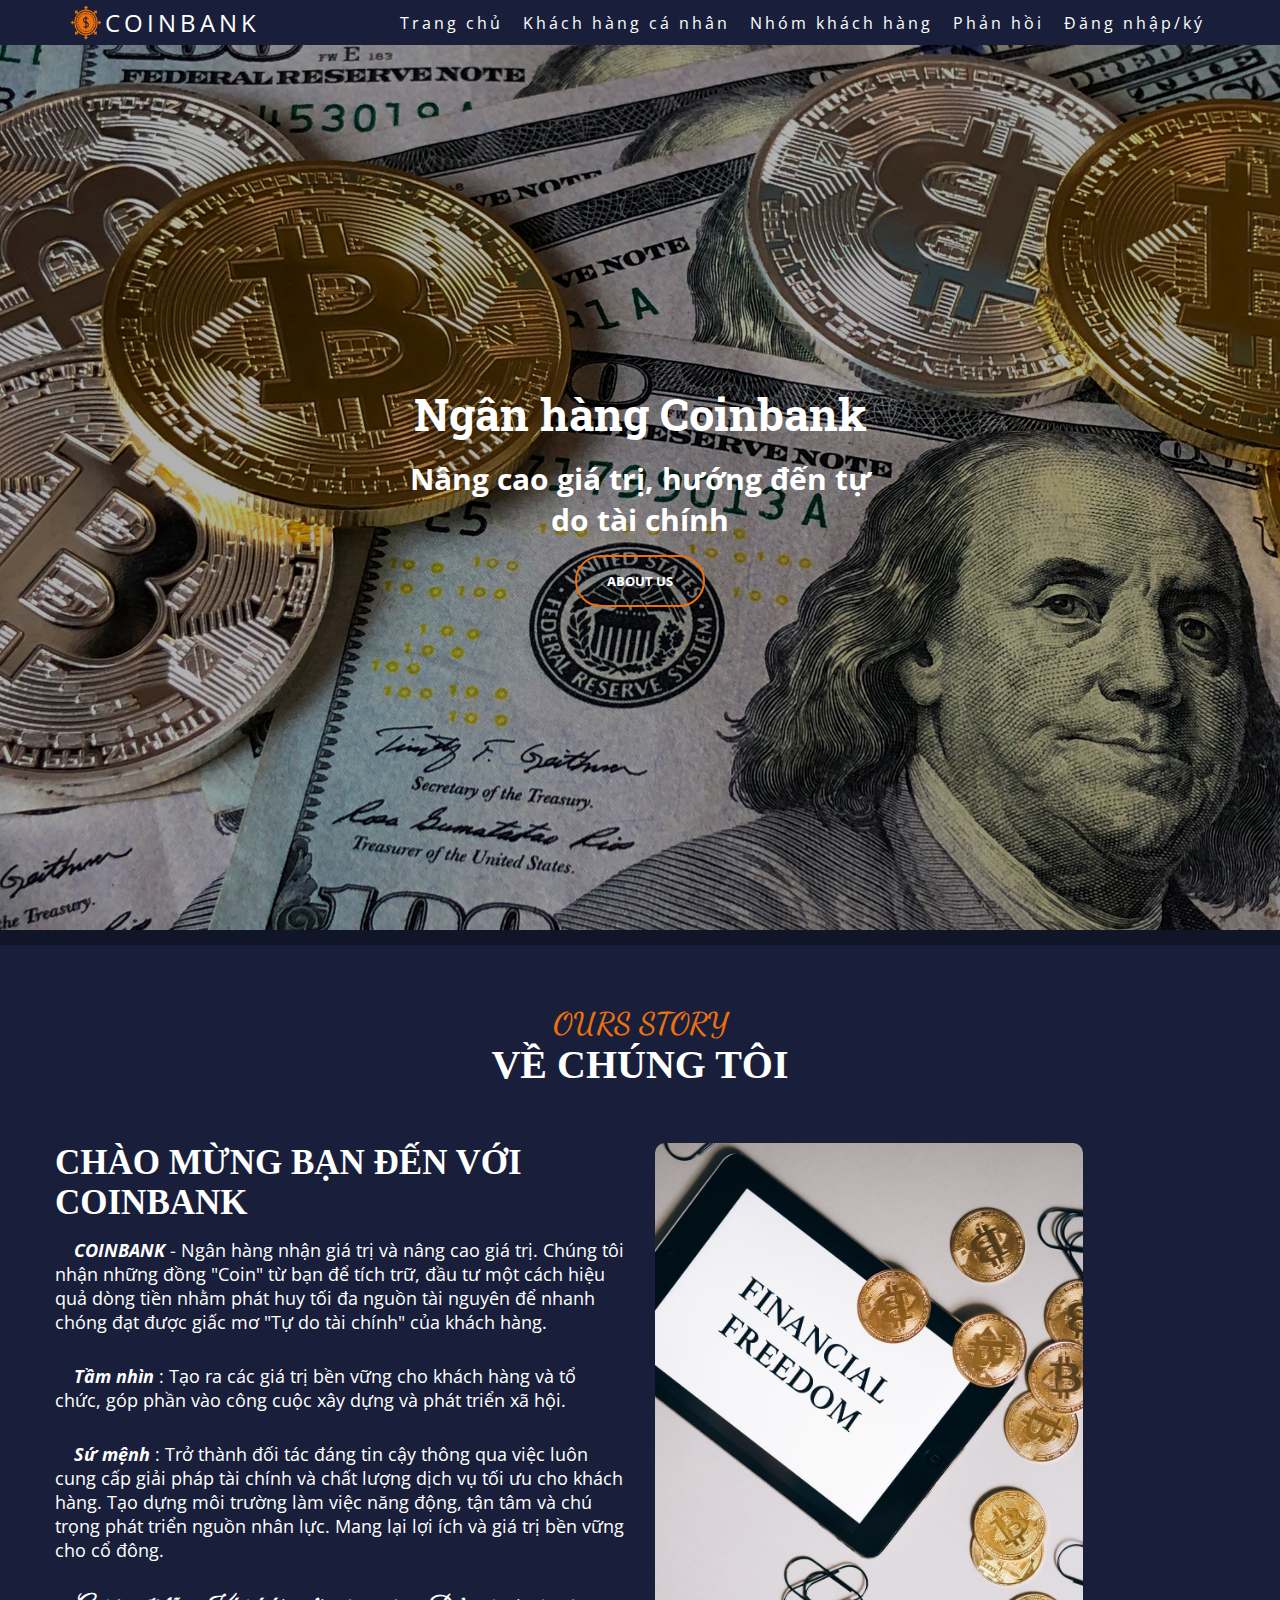
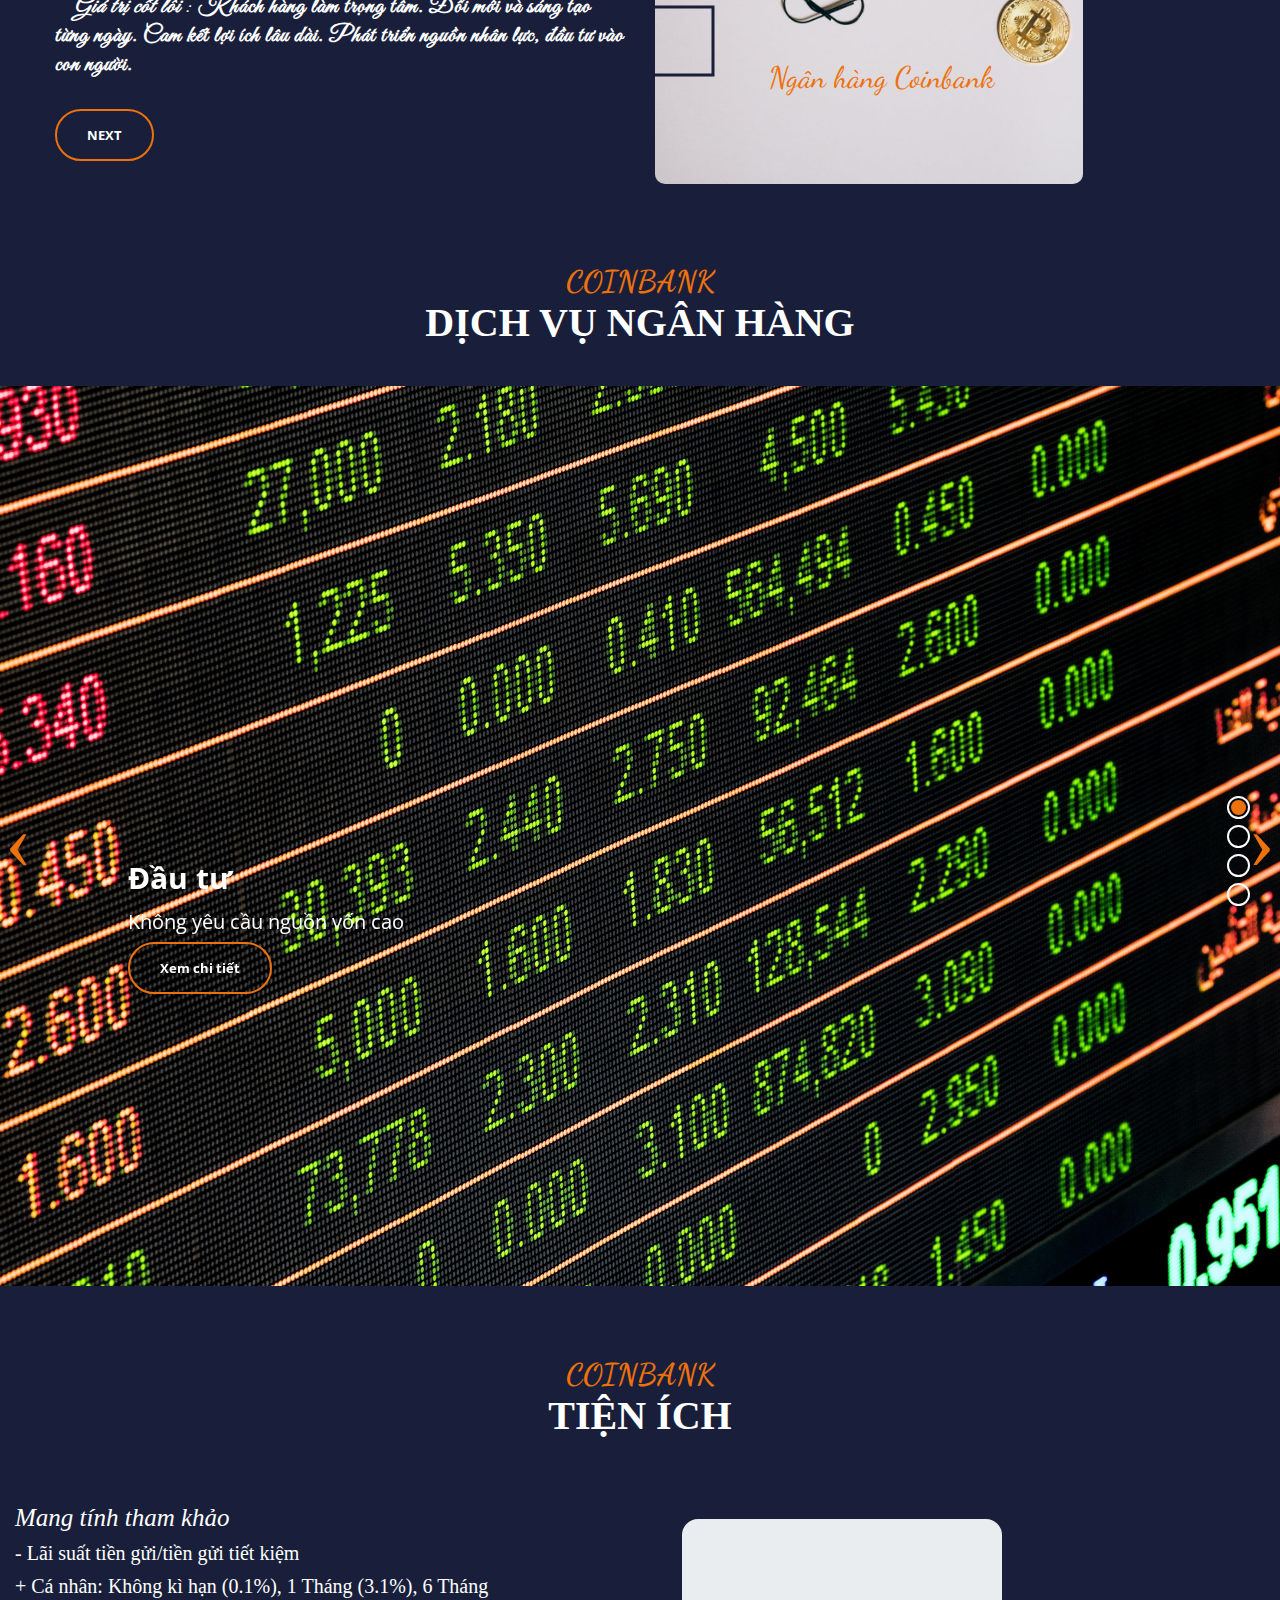
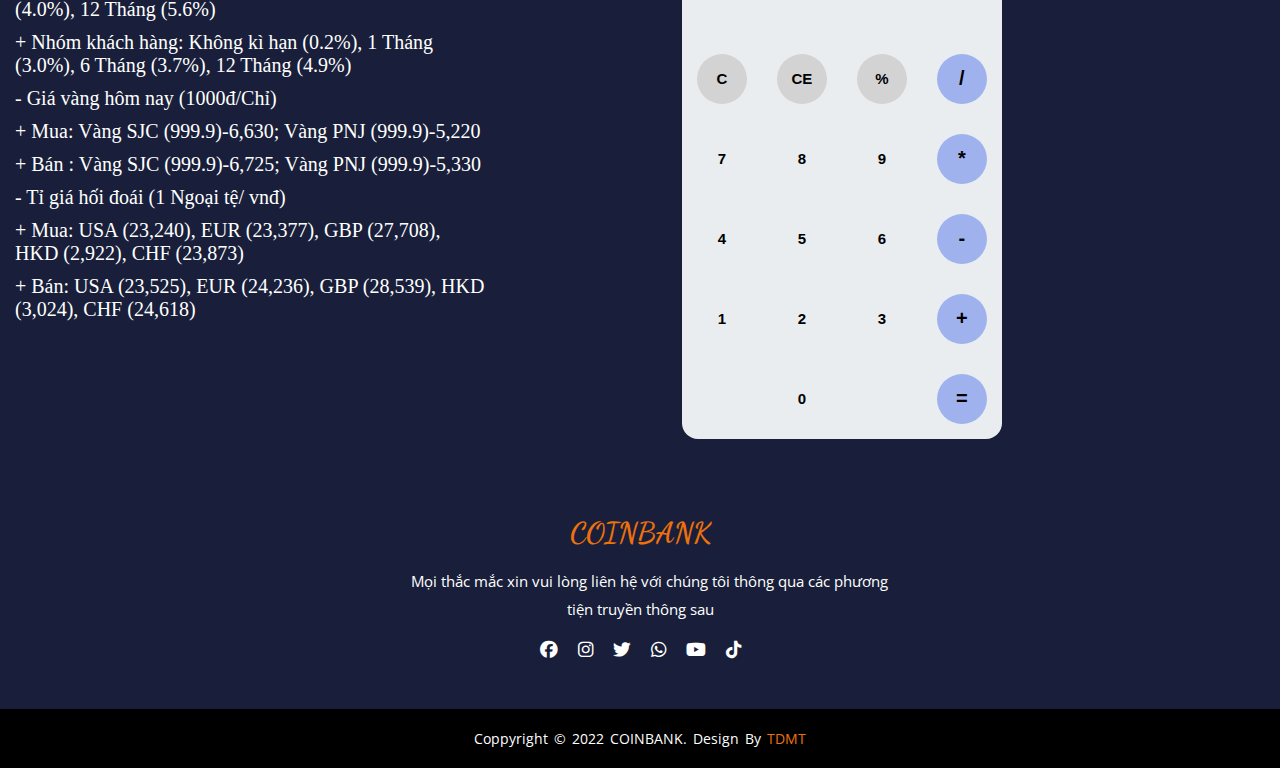
==== commit e50f6ff8: "make footer" ====
--- a/index.html
+++ b/index.html
@@ -52,12 +52,12 @@
             <p>
                 Nâng cao giá trị, hướng đến tự do tài chính
             </p>
-            <button class="big-image-content-btn btn">
-                ABOUT US 
+            <button class="big-image-content-btn btn"><a href="#about-us"> ABOUT US </a>
+               
             </button>
         </div>
     </section>
-    <section class="about .section-pading">
+    <section class="about .section-pading" id="about-us">
         <div class="container">
             <div class="row">
                 <div class="section-title">
@@ -71,7 +71,7 @@
                         <p> <strong><em>Tầm nhìn</em></strong> : Tạo ra các giá trị bền vững cho khách hàng và tổ chức, góp phần vào công cuộc xây dựng và phát triển xã hội.</p>
                         <p><strong><em>Sứ mệnh</em></strong> : Trở thành đối tác đáng tin cậy thông qua việc luôn cung cấp giải pháp tài chính và chất lượng dịch vụ tối ưu cho khách hàng. Tạo dựng môi trường làm việc năng động, tận tâm và chú trọng phát triển nguồn nhân lực. Mang lại lợi ích và giá trị bền vững cho cổ đông.</p>
                         <p class="qt"><strong><em>Giá trị cốt lỗi</em></strong> : <strong>Khách hàng làm trọng tâm. Đổi mới và sáng tạo từng ngày. Cam kết lợi ích lâu dài. Phát triển nguồn nhân lực, đầu tư vào con người.</strong> </p>
-                        <button class="btn">NEXT</button>
+                        <button class="btn"><a href="#dichvu">NEXT</a></button>
                     </div>
                     <div class="about-item">
                         <div class="about-item-img">
@@ -82,7 +82,7 @@
             </div>
         </div>
     </section>
-    <section class="dichvu">
+    <section class="dichvu" id="dichvu">
         <div class="row two">
             <div class="section-title">
                 <h2 data-title="COINBANK">Dịch vụ ngân hàng</h2>
@@ -182,7 +182,24 @@
             
         </section>
     </div>
-    
+    <footer>
+        <div class="footer-content">
+            <h3><strong>COINBANK</strong></h3>
+            <p>Mọi thắc mắc xin vui lòng liên hệ với chúng tôi thông qua các phương tiện truyền thông sau</p>
+            <ul class="socials">
+                <li><a href="#"><i class="fa-brands fa-facebook"></i></a></li>
+                <li><a href="#"><i class="fa-brands fa-instagram"></i></a></li>
+                <li><a href="#"><i class="fa-brands fa-twitter"></i></a></li>
+                <li><a href="#"><i class="fa-brands fa-whatsapp"></i></a></li>
+                <li><a href="#"><i class="fa-brands fa-youtube"></i></a></li>
+                <li><a href="#"><i class="fa-brands fa-tiktok"></i></a></li>
+            </ul>
+        </div>
+        <div class="footer-bottom">
+            <p>coppyright &copy; 2022 COINBANK. Design by <span>TDMT</span></p>
+        </div>
+    </footer>
+
     <script src="https://cdnjs.cloudflare.com/ajax/libs/jquery/3.6.0/jquery.min.js"></script> 
     <script src="/OwlCarousel2-2.3.4/dist/owl.carousel.min.js"></script>
 </body>
--- a/main.css
+++ b/main.css
@@ -514,3 +514,73 @@
     font-size: 20px;
     background-color: rgb(160,178,238);
 }
+footer{
+    color: var(--text-color);
+    background: var(--main-color);
+    height: auto;
+    width: 100vw;
+    font-family: "Open Sans";
+    padding-top: 40px;
+}
+footer-content{
+    display: flex;
+    align-items: center;
+    justify-content: center;
+    flex-direction: column;
+    text-align: center;
+}
+.footer-content h3{
+    font-family: 'Dancing Script', cursive;
+    font-weight: 1000;
+    color: var(--sub-color);
+    text-align: center;
+    font-size:  1.8rem;
+    font-weight: 400;
+    text-transform:capitalize;
+    line-height: 3rem;
+}
+.footer-content p{
+    text-indent: 0.5cm;
+    max-width: 500px;
+    margin: 10px auto;
+    line-height: 28px;
+    font-size: 15px;
+    text-align: center;
+}
+.socials{
+    list-style: none;
+    display: flex;
+    align-items: center;
+    justify-content: center;
+    margin: 1rem 0 3rem 0;
+}
+.socials li{
+    margin: 0 10px;
+}
+.socials a{
+    text-decoration: none;
+    color: var(--text-color)
+}
+.socials a i {
+    font-size: 1.1rem;
+    transition: color .4s ease;
+}
+/* .social a:hover i{
+    color: var(--sub-color);
+    display:block;
+} */
+.footer-bottom{
+    background: black;
+    width: 100vw;
+    padding: 20px 0;
+    text-align:center;
+}
+.footer-bottom p{
+    font-size: 14px;
+    word-spacing: 2px;
+    text-transform:capitalize;
+}
+.footer-bottom span{
+    text-transform: uppercase;
+    color: var(--sub-color);
+}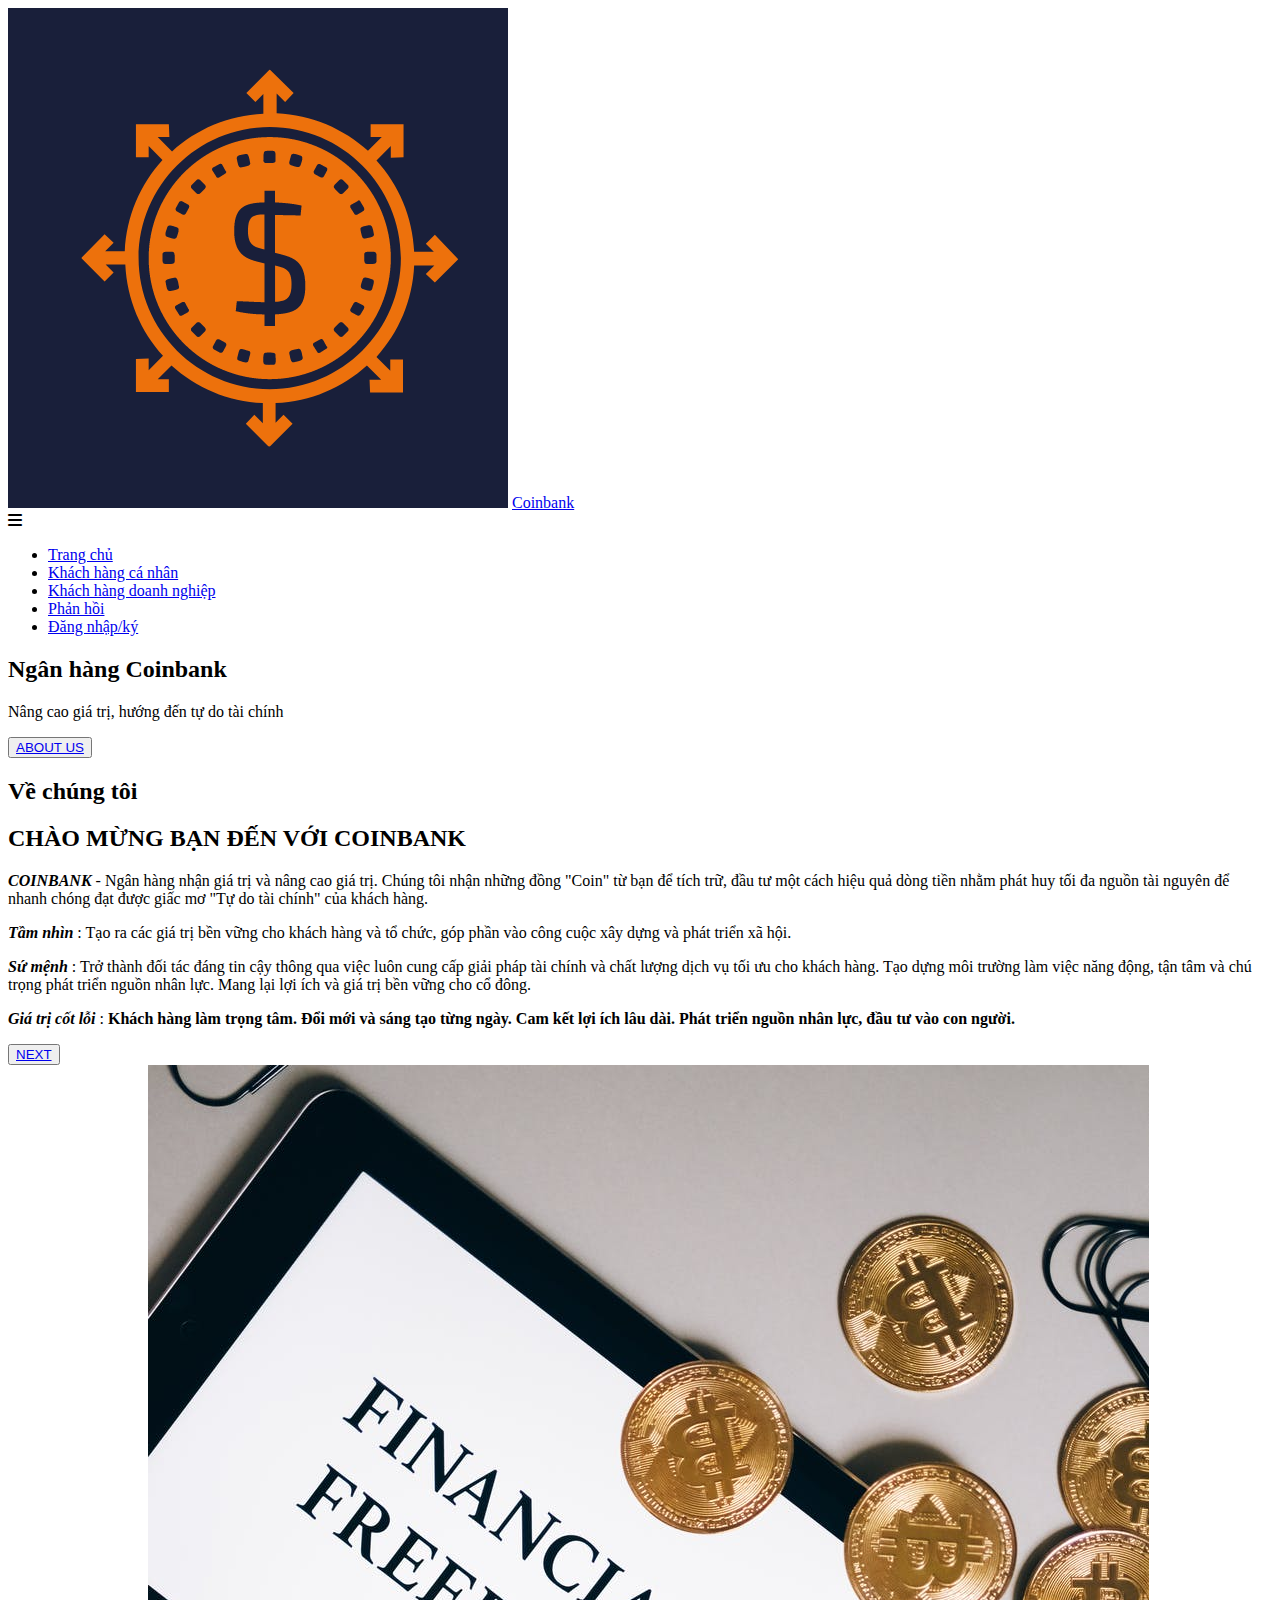
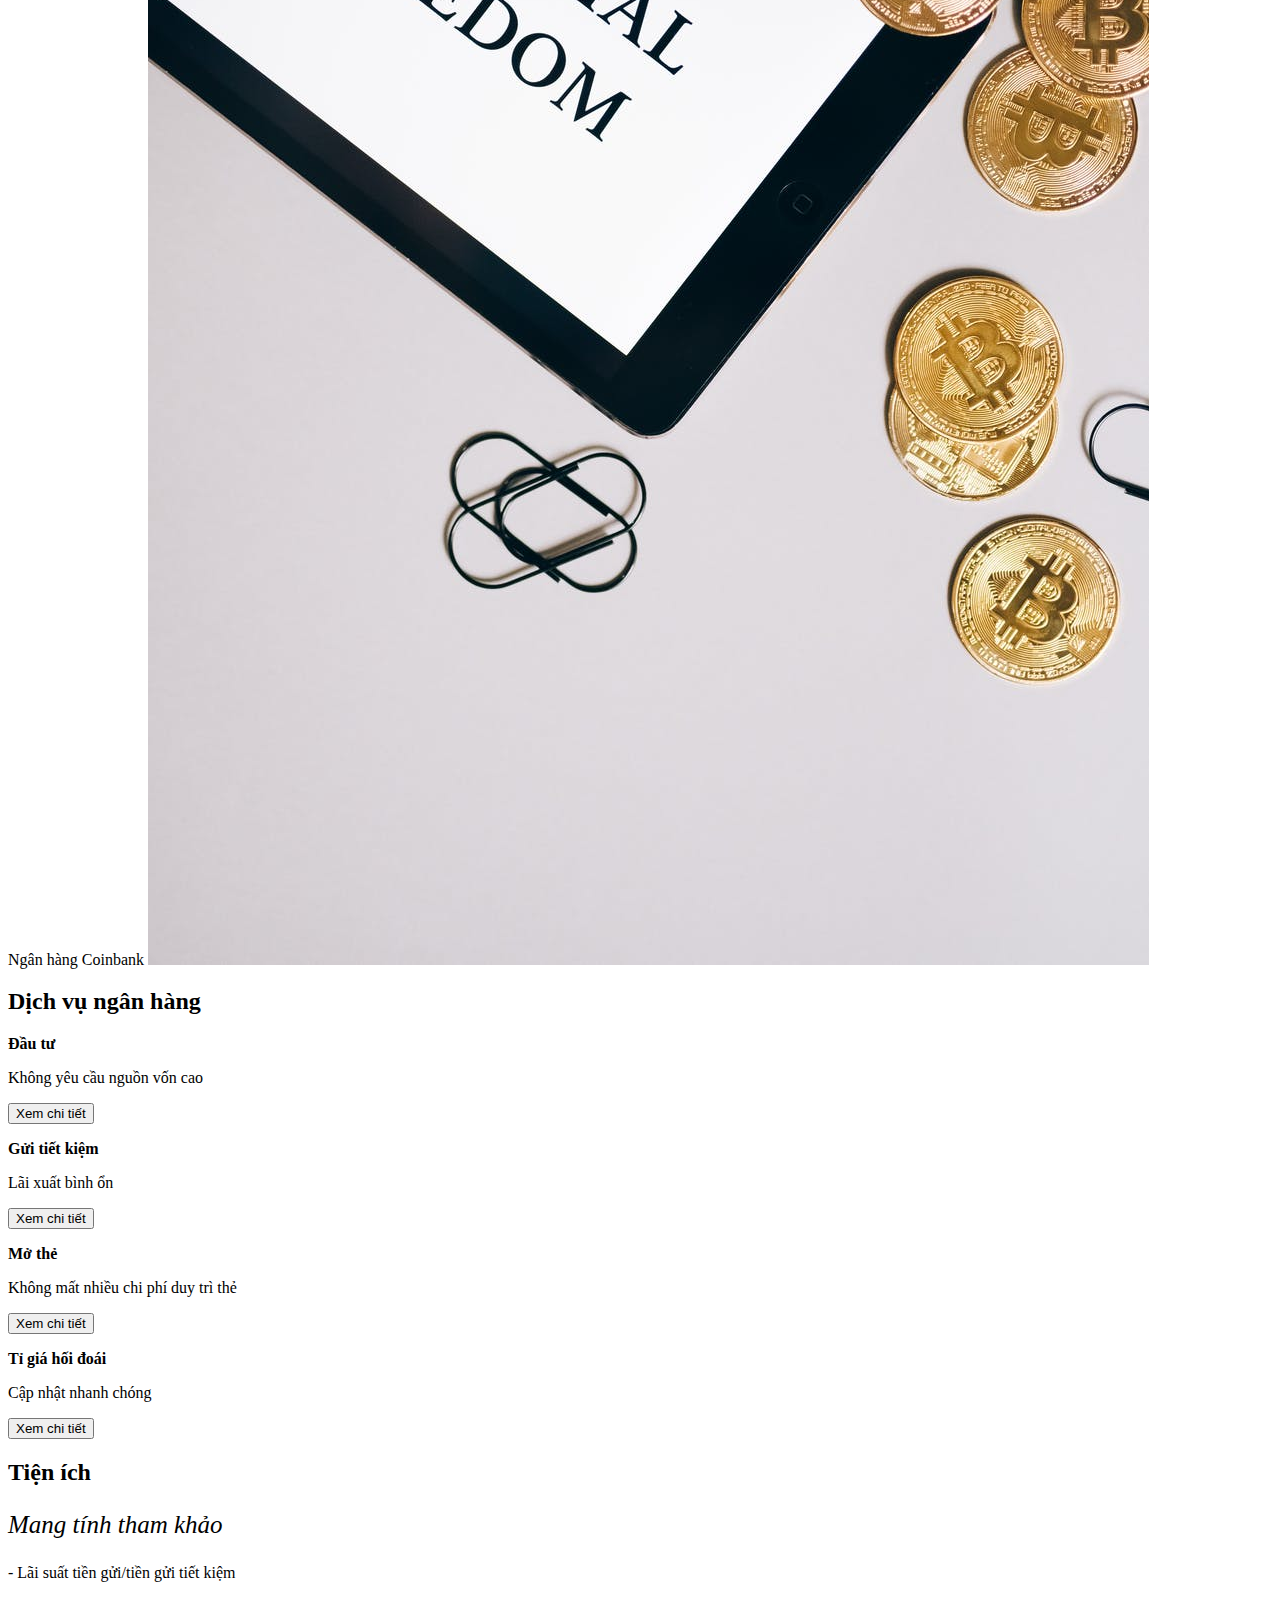
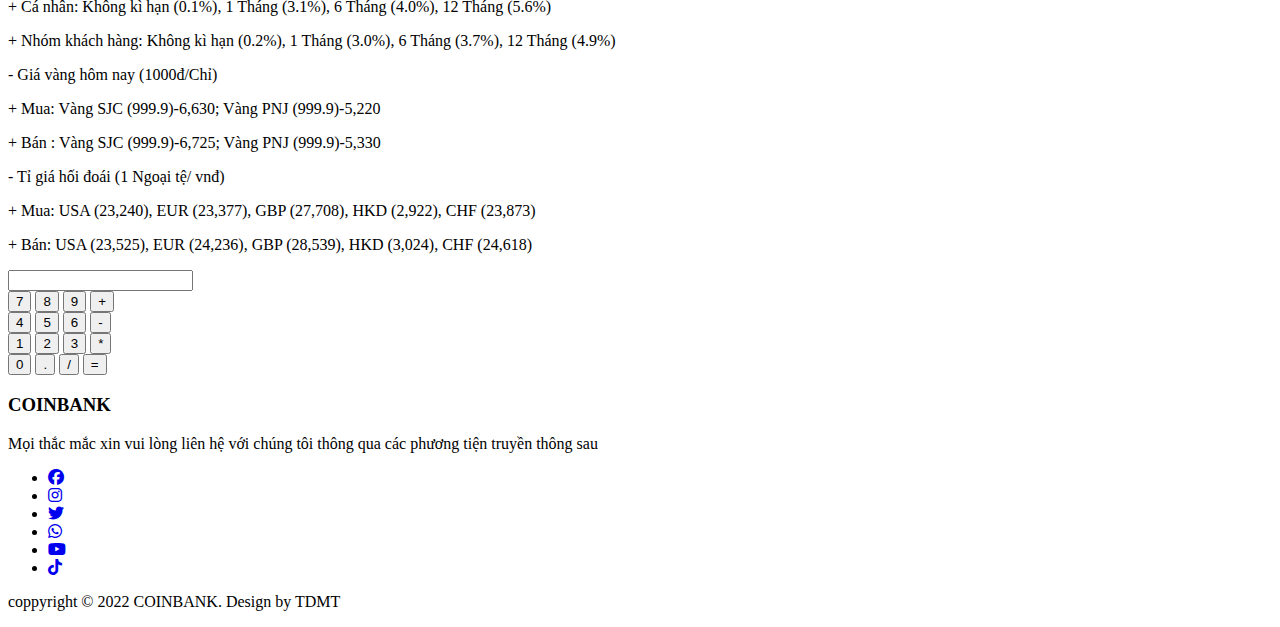
==== commit 2101330c: "final" ====
--- a/index.html
+++ b/index.html
@@ -9,13 +9,13 @@
     <meta name="viewport" content="width=device-width, initial-scale=1.0">
     <meta name="author" content="TDMT and LCTT">
     <link href="Logo/Icon_Logo.png" rel="shortcut icon" />
-    <link rel="stylesheet" href="main.css">
+    <link rel="stylesheet" href="/DesignWeb_Coinbank/main.css">
     <link rel="stylesheet" href="https://cdnjs.cloudflare.com/ajax/libs/font-awesome/6.1.1/css/all.min.css">
     <script src="https://code.jquery.com/jquery-3.6.0.js"
     integrity="sha256-H+K7U5CnXl1h5ywQfKtSj8PCmoN9aaq30gDh27Xc0jk="
     crossorigin="anonymous"></script>
-    <link rel="stylesheet" href="/OwlCarousel2-2.3.4/dist/assets/owl.carousel.min.css">
-    <link rel="stylesheet" href="/OwlCarousel2-2.3.4/dist/assets/owl.theme.default.min.css">
+    <link rel="stylesheet" href="/DesignWeb_Coinbank/OwlCarousel2-2.3.4/dist/assets/owl.carousel.min.css">
+    <link rel="stylesheet" href="/DesignWeb_Coinbank/OwlCarousel2-2.3.4/dist/assets/owl.theme.default.min.css">
     <title>Coinbank</title>
 </head>
 <body>
@@ -26,24 +26,28 @@
             });
         })
     </script>
+    <!-- Thanh Menu -->
     <header id="top">
         <nav id="header">
             <div class="logo">
                 <img class="iconlogo" src="Logo/Icon_Logo.png" alt="Logo">
-                <a class="logo" href="#">Coinbank </a>
+                <a class="logo" href="#top">Coinbank </a>
             </div>
             <div id="toggle">
                 <i class="fa-solid fa-bars"></i>
             </div>
             <ul class="nav-list">
-                <li><a href="#">Trang chủ</a></li>
-                <li><a href="#">Khách hàng cá nhân</a></li>
-                <li><a href="#">Nhóm khách hàng</a></li>
-                <li><a href="#">Phản hồi</a></li>
+                <li><a href="/index.html" target="_blank">Trang chủ</a>
+                </li>
+                <li><a href="/canhan.html" target="_blank">Khách hàng cá nhân</a></li>
+                <li><a href="#">Khách hàng doanh nghiệp</a></li>
+                <li><a href="/Feedback.html" target="_blank">Phản hồi</a></li>
                 <li><a href="#">Đăng nhập/ký</a></li>
             </ul>
         </nav>
     </header>
+    <!-- CÁC SECTION -->
+    <!-- SECTION 1 -->
     <section class="big-image">
         <div class="big-image-content">
             <h2>
@@ -52,12 +56,11 @@
             <p>
                 Nâng cao giá trị, hướng đến tự do tài chính
             </p>
-            <button class="big-image-content-btn btn"><a href="#about-us"> ABOUT US </a>
-               
-            </button>
+            <button class="big-image-content-btn btn"><a href="#about-us"> ABOUT US </a></button>
         </div>
     </section>
-    <section class="about .section-pading" id="about-us">
+    <!-- SECTION 2 -->
+    <section class="about .section-padding" id="about-us">
         <div class="container">
             <div class="row">
                 <div class="section-title">
@@ -82,6 +85,7 @@
             </div>
         </div>
     </section>
+    <!-- SECTION 3   -->
     <section class="dichvu" id="dichvu">
         <div class="row two">
             <div class="section-title">
@@ -119,6 +123,9 @@
             </div>
         </section>
     </section>
+    <script src="https://cdnjs.cloudflare.com/ajax/libs/jquery/3.6.0/jquery.min.js"></script> 
+    <script src="/OwlCarousel2-2.3.4/dist/owl.carousel.min.js"></script>
+    <!-- SECTION 4 -->
     <div id="calculate">
         <div class="row">
             <div class="section-title">
@@ -138,50 +145,65 @@
                 <p>+ Mua: USA (23,240), EUR (23,377), GBP (27,708), HKD (2,922), CHF (23,873)</p>
                 <p>+ Bán: USA (23,525), EUR (24,236), GBP (28,539), HKD (3,024), CHF (24,618)</p>
             </div>
-            
-            <div id="container">
-                <div class="calculator">
-                        <div class="result">
-                            <div class="history">
-                                <p id="history-value"></p>
-                            </div>
-                            <div class="output">
-                                <p id="output-value"></p>
-                            </div>
-                        </div>
-                        <div class="keyboard">
-                            <button class="operation" id="clear">C</button>
-                            <button class="operation" id="backspace">CE</button>
-                            <button class="operation" id="%">%</button>
-                            <button class="operation" id="/">/</button>
+    <!-- MÁY TÍNH -->
+            <div class="calculator">
+                <form action="#" name="form">
+                    <div class="result">
+                        <input type="text" name="disp" id="disp">
+                    </div>
+                    <div class="buttons">
+                        <div class="row">
+                            <input type="button" value="7" name="v7" onclick="val(v7.value)">
+                            <input type="button" value="8" name="v8" onclick="val(v8.value)">
+                            <input type="button" value="9" name="v9" onclick="val(v9.value)">
+                            <input type="button" value="+" name="add" onclick="val(add.value)">
+                        </div>
+                        <div class="row">
+                            <input type="button" value="4" name="v4" onclick="val(v4.value)">
+                            <input type="button" value="5" name="v5" onclick="val(v5.value)">
+                            <input type="button" value="6" name="v6" onclick="val(v6.value)">
+                            <input type="button" value="-" name="sub" onclick="val(sub.value)">
+                        </div>
+                        <div class="row">
+                            <input type="button" value="1" name="v1" onclick="val(v1.value)">
+                            <input type="button" value="2" name="v2" onclick="val(v2.value)">
+                            <input type="button" value="3" name="v3" onclick="val(v3.value)">
+                            <input type="button" value="*" name="mul" onclick="val(mul.value)">
+                        </div>
+                        <div class="row">
+                            <input type="button" value="0" name="v0" onclick="val(v0.value)">
+                            <input type="button" value="." name="vdot" onclick="val(vdot.value)">
+                            <input type="button" value="/" name="vdiv" onclick="val(vdiv.value)">
+                            <input type="button" title="Click two times to clear result" value="=" name="veql" onclick="calculate()">
+                        </div>
+                    </div>
+                </form>
+            </div>
 
-                            <button class="number" id="7">7</button>
-                            <button class="number" id="8">8</button>
-                            <button class="number" id="9">9</button>
-                            <button class="operation" id="*">*</button>
-
-                            <button class="number" id="4">4</button>
-                            <button class="number" id="5">5</button>
-                            <button class="number" id="6">6</button>
-                            <button class="operation" id="-">-</button>
-
-                            <button class="number" id="1">1</button>
-                            <button class="number" id="2">2</button>
-                            <button class="number" id="3">3</button>
-                            <button class="operation" id="+">+</button>
-
-                            <button class="empty" id="empty"></button>
-                            <button class="number" id="0">0</button>
-                            <button class="empty" id="empty"></button>
-                            <button class="operation" id="=">=</button>
-
-                        </div>
-                </div>
-            </div>
-            
-            
+            <script>
+                function val(result){
+                    form.disp.value = form.disp.value + result;
+                }
+                
+                function calculate(){
+                    if (form.disp.value == ""){
+                        alert("Plase enter numbers");
+                        // Đoạn này thông báo user nếu họ k nhập số
+                        // Mà nhập dấu = thì sẽ xuất hiện thông báo
+                    }
+                    else {
+                        form.disp.value = eval (form.disp.value);
+                    }
+                }
+                var btn = form.veql;
+                btn.addEventListener('dblclick', function(){
+                    form.disp.value = "";
+                })
+                // Do ban đầu mình k có nút Clear, nên mình tư duy theo dạng nếu User muốn Clear, thì họ sẽ phải bấm 2 lần dấu = 
+            </script>
         </section>
     </div>
+    <!-- FOOTER -->
     <footer>
         <div class="footer-content">
             <h3><strong>COINBANK</strong></h3>
@@ -199,9 +221,9 @@
             <p>coppyright &copy; 2022 COINBANK. Design by <span>TDMT</span></p>
         </div>
     </footer>
-
+    
     <script src="https://cdnjs.cloudflare.com/ajax/libs/jquery/3.6.0/jquery.min.js"></script> 
     <script src="/OwlCarousel2-2.3.4/dist/owl.carousel.min.js"></script>
 </body>
-<script  src="/myscript.js"></script>
+<script  src="/DesignWeb_Coinbank/myscript.js"></script>
 </html>